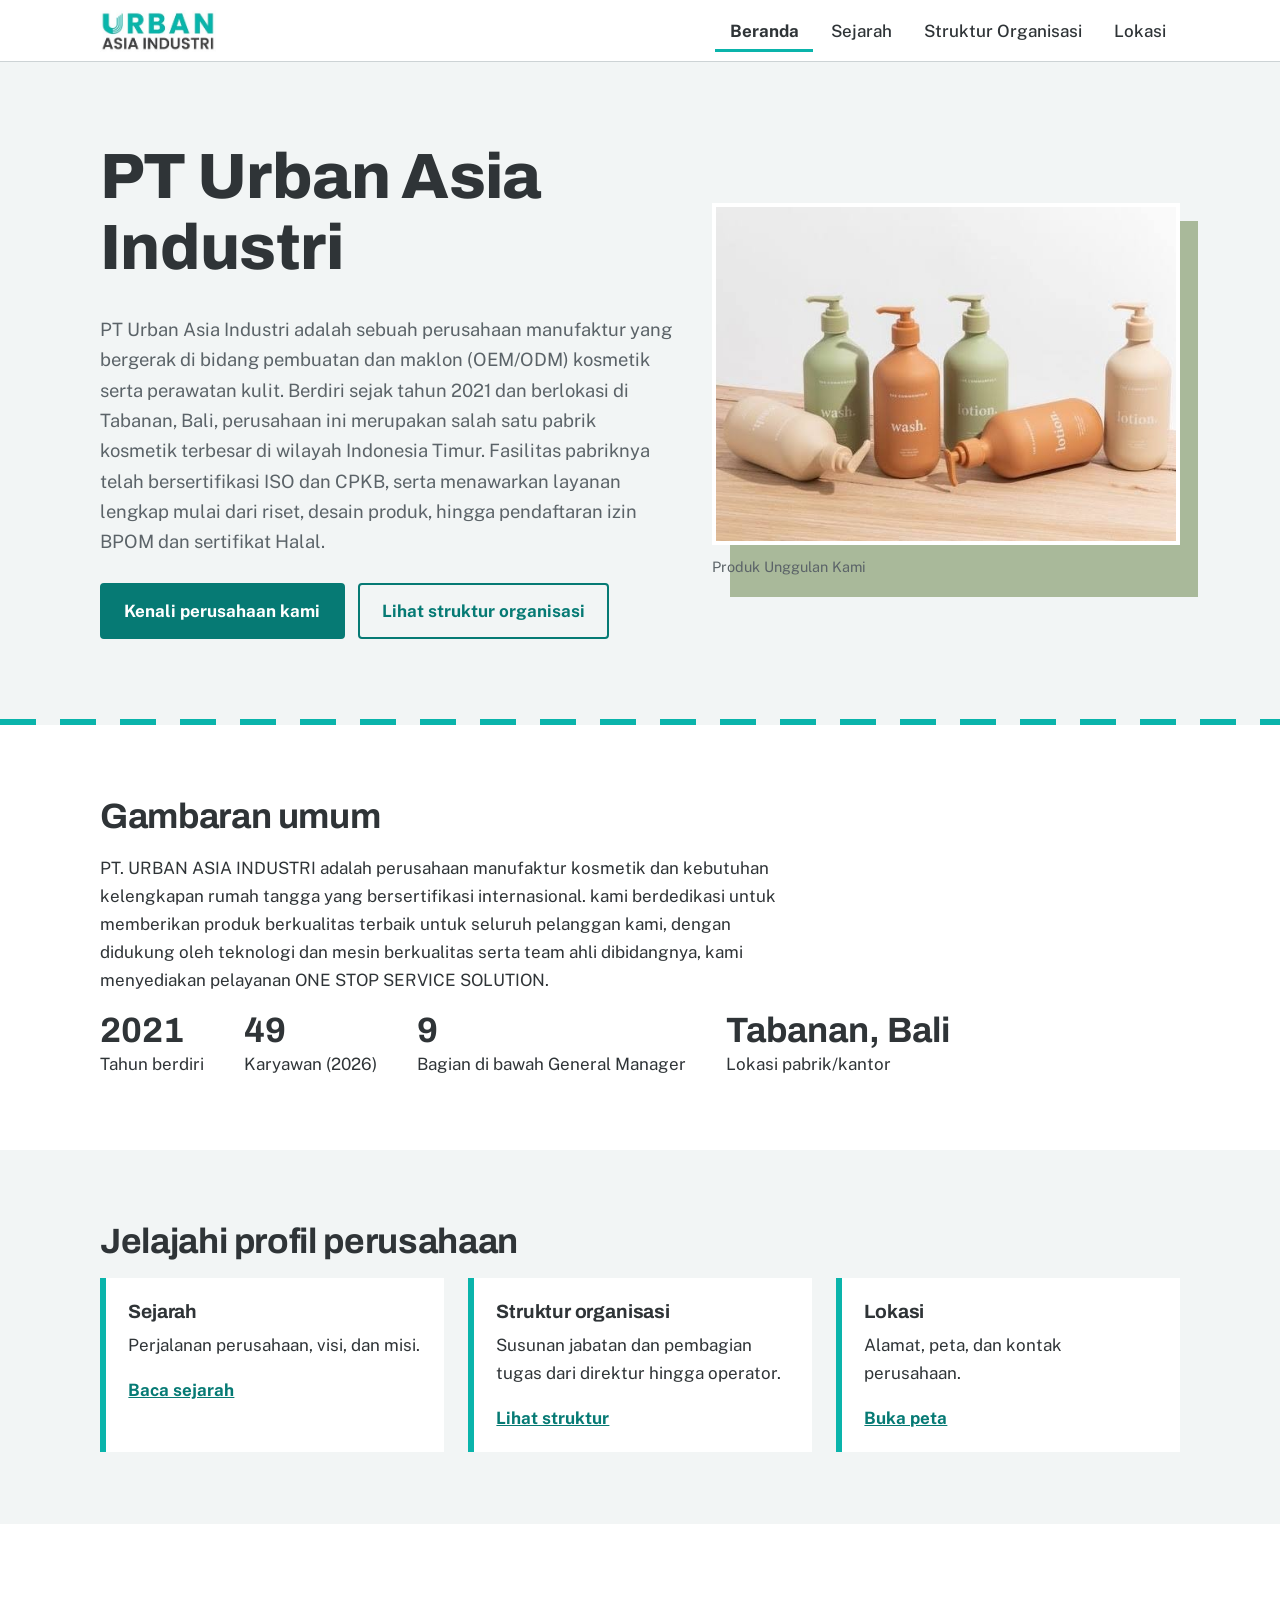
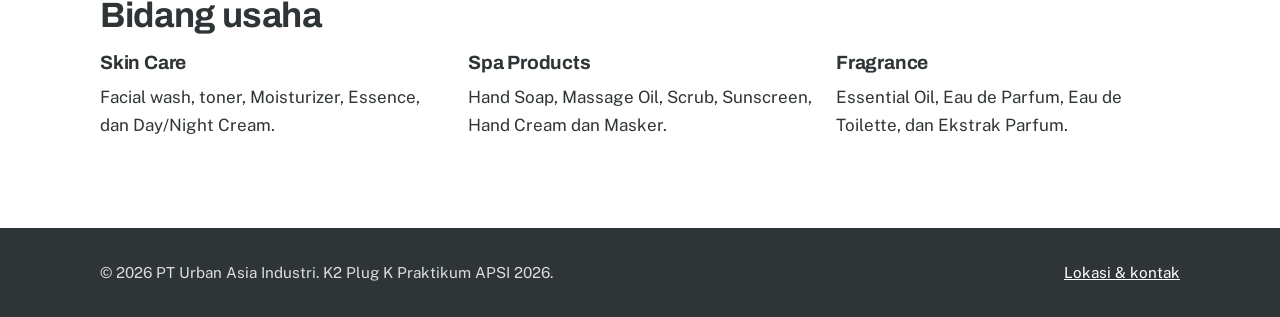
==== index.html @ 8f296255 "first commit" ====
<!DOCTYPE html>
<html lang="id">
<head>
  <meta charset="UTF-8">
  <meta name="viewport" content="width=device-width, initial-scale=1">
  <title>Beranda | PT Urban Asia Industri</title>
  <meta name="description" content="Gambaran umum PT Urban Asia Industri.">
  <link rel="icon" type="image/png" href="img/favicon.png">
  <link rel="preconnect" href="https://fonts.googleapis.com">
  <link rel="preconnect" href="https://fonts.gstatic.com" crossorigin>
  <link href="https://fonts.googleapis.com/css2?family=Archivo:wdth,wght@90..100,500..800&family=Public+Sans:wght@400;500;700&display=swap" rel="stylesheet">
  <link rel="stylesheet" href="css/style.css">
</head>
<body>
<header class="header">
  <div class="wrap">
    <a class="logo" href="index.html" aria-label="PT Urban Asia Industri, beranda"><img src="img/logo.png" alt="Urban Asia Industri" width="271" height="98"></a>
    <button class="menu-btn" aria-expanded="false" aria-controls="nav">Menu</button>
    <ul class="nav" id="nav">
      <li><a href="index.html">Beranda</a></li>
      <li><a href="sejarah.html">Sejarah</a></li>
      <li><a href="struktur.html">Struktur Organisasi</a></li>
      <li><a href="lokasi.html">Lokasi</a></li>
    </ul>
  </div>
</header>
<main>

<section class="hero">
  <div class="wrap">
    <div>
      <h1>PT Urban Asia Industri</h1>
      <p class="lead"><span>PT Urban Asia Industri adalah sebuah perusahaan manufaktur yang bergerak di bidang pembuatan dan maklon (OEM/ODM) kosmetik serta perawatan kulit. Berdiri sejak tahun 2021 dan berlokasi di Tabanan, Bali, perusahaan ini merupakan salah satu pabrik kosmetik terbesar di wilayah Indonesia Timur. Fasilitas pabriknya telah bersertifikasi ISO dan CPKB, serta menawarkan layanan lengkap mulai dari riset, desain produk, hingga pendaftaran izin BPOM dan sertifikat Halal.</span></p>
      <div class="tombol-baris">
        <a class="tombol utama" href="sejarah.html">Kenali perusahaan kami</a>
        <a class="tombol garis" href="struktur.html">Lihat struktur organisasi</a>
      </div>
    </div>
    <figure class="foto">
      <img src="img/produk.jpg" width="563" height="409" alt="Deretan botol pompa berwarna hijau sage, terakota, dan krem dengan label wash dan lotion di atas meja kayu">
      <figcaption>Produk Unggulan Kami</figcaption>
    </figure>
  </div>
</section>
<div class="marka"></div>

<section class="putih">
  <div class="wrap">
    <h2>Gambaran umum</h2>
    <p><span>PT. URBAN ASIA INDUSTRI adalah perusahaan manufaktur kosmetik dan kebutuhan kelengkapan rumah tangga yang bersertifikasi internasional. kami berdedikasi untuk memberikan produk berkualitas terbaik untuk seluruh pelanggan kami, dengan didukung oleh teknologi dan mesin berkualitas serta team ahli dibidangnya, kami menyediakan pelayanan ONE STOP SERVICE SOLUTION.</span></p>
    <div class="angka-baris">
      <div><strong>2021</strong>Tahun berdiri</div>
      <div><strong>49</strong>Karyawan (2026)</div>
      <div><strong>9</strong>Bagian di bawah General Manager</div>
      <div><strong>Tabanan, Bali</strong>Lokasi pabrik/kantor</div>
    </div>
  </div>
</section>

<section>
  <div class="wrap">
    <h2>Jelajahi profil perusahaan</h2>
    <div class="grid">
      <article class="blok"><h3>Sejarah</h3><p>Perjalanan perusahaan, visi, dan misi.</p><a class="lanjut" href="sejarah.html">Baca sejarah</a></article>
      <article class="blok"><h3>Struktur organisasi</h3><p>Susunan jabatan dan pembagian tugas dari direktur hingga operator.</p><a class="lanjut" href="struktur.html">Lihat struktur</a></article>
      <article class="blok"><h3>Lokasi</h3><p>Alamat, peta, dan kontak perusahaan.</p><a class="lanjut" href="lokasi.html">Buka peta</a></article>
    </div>
  </div>
</section>

<section class="putih">
  <div class="wrap">
    <h2>Bidang usaha</h2>
    <div class="grid">
      <article><h3>Skin Care</h3><p>Facial wash, toner, Moisturizer, Essence, dan Day/Night Cream.</p></article>
      <article><h3>Spa Products</h3><p>Hand Soap, Massage Oil, Scrub, Sunscreen, Hand Cream dan Masker.</p></article>
      <article><h3>Fragrance</h3><p>Essential Oil, Eau de Parfum, Eau de Toilette, dan Ekstrak Parfum.</p></article>
    </div>
  </div>
</section>
</main>
<footer class="footer">
  <div class="wrap">
    <div>&copy; <span>2026</span> PT Urban Asia Industri. K2 Plug K Praktikum APSI 2026.</div>
    <div><a href="lokasi.html">Lokasi &amp; kontak</a></div>
  </div>
</footer>
<script src="js/script.js"></script>
</body>
</html>
---- css/style.css ----
/* ===== PT Urban Asia Industri — style.css =====
   Palet diambil dari logo (teal #0AB4AB, abu arang) dan foto produk (sage, terakota, krem). */
:root{
  --putih:#fff;
  --latar:#F2F5F5;
  --tinta:#2F3437;       /* teks utama (abu arang seperti logo) */
  --baja:#5B6368;        /* teks sekunder */
  --teal:#0AB4AB;        /* teal logo: blok, garis, ikon */
  --teal-tua:#067A74;    /* teal untuk teks/tombol (kontras aman) */
  --terakota:#D2763F;
  --sage:#A9B99A;
  --krim:#E9D8C2;
  --garis:#CDD3D5;
  --lebar:1080px;
  --font-judul:"Archivo","Arial Narrow",Arial,sans-serif;
  --font-isi:"Public Sans",Arial,sans-serif;
}
*{box-sizing:border-box}
html{scroll-behavior:smooth}
body{margin:0;background:var(--latar);color:var(--tinta);font:17px/1.65 var(--font-isi)}
img,svg,iframe{max-width:100%}
a{color:var(--teal-tua)}
:focus-visible{outline:3px solid var(--terakota);outline-offset:3px}
.wrap{width:min(var(--lebar),92%);margin-inline:auto}
h1,h2,h3{font-family:var(--font-judul);line-height:1.1;margin:0 0 .5em;letter-spacing:-.01em}
h1{font-size:clamp(2.3rem,5.6vw,4rem);font-weight:800}
h2{font-size:clamp(1.55rem,3.2vw,2.2rem);font-weight:700}
h3{font-size:1.2rem;font-weight:700}
p{max-width:68ch;margin:0 0 1em}

/* Penanda placeholder — ganti teksnya lalu hapus kelas "isi" */
.isi{background:rgba(210,118,63,.18);border-bottom:2px dotted var(--terakota);padding:0 .15em}

/* ===== Header ===== */
.header{background:var(--putih);border-bottom:1px solid var(--garis);position:sticky;top:0;z-index:20}
.header .wrap{display:flex;align-items:center;justify-content:space-between;padding-block:.6rem;position:relative}
.logo{display:block;line-height:0}
.logo img{height:42px;width:auto}
.nav{display:flex;gap:.2rem;list-style:none;margin:0;padding:0}
.nav a{color:var(--tinta);text-decoration:none;padding:.5rem .9rem;border-bottom:3px solid transparent;font-weight:500}
.nav a:hover{border-color:var(--garis)}
.nav a.aktif{border-color:var(--teal);font-weight:700}
.menu-btn{display:none;background:none;border:2px solid var(--tinta);color:var(--tinta);padding:.4rem .8rem;font:inherit;cursor:pointer;border-radius:4px}

/* ===== Garis marka (pembatas khas) ===== */
.marka{height:6px;background:repeating-linear-gradient(90deg,var(--teal) 0 36px,transparent 36px 60px)}

/* ===== Hero ===== */
.hero{padding:clamp(2.5rem,7vw,5rem) 0}
.hero .wrap{display:grid;gap:2.5rem;grid-template-columns:1.1fr .9fr;align-items:center}
.hero p.lead{font-size:1.15rem;color:var(--baja)}
.tombol-baris{display:flex;gap:.8rem;flex-wrap:wrap;margin-top:1.6rem}
.foto{margin:0;position:relative;isolation:isolate}
.foto::before{content:"";position:absolute;inset:18px -18px -18px 18px;background:var(--sage);z-index:-1}
.foto img{display:block;width:100%;height:auto;border:4px solid var(--putih)}
.foto figcaption{font-size:.9rem;color:var(--baja);margin-top:.6rem}

.tombol{display:inline-block;padding:.75rem 1.4rem;font-weight:700;text-decoration:none;border-radius:4px;border:2px solid var(--teal-tua)}
.tombol.utama{background:var(--teal-tua);color:#fff}
.tombol.utama:hover{background:#05635e}
.tombol.garis{color:var(--teal-tua)}
.tombol.garis:hover{background:rgba(10,180,171,.1)}

/* ===== Section ===== */
section{padding:clamp(2.5rem,6vw,4.5rem) 0}
.putih{background:var(--putih)}
.grid{display:grid;gap:1.5rem;grid-template-columns:repeat(auto-fit,minmax(250px,1fr))}
.blok{background:var(--putih);border-left:6px solid var(--teal);padding:1.4rem 1.4rem 1.2rem}
.putih .blok{background:var(--latar)}
.blok a.lanjut{font-weight:700}
.angka-baris{display:flex;gap:2.5rem;flex-wrap:wrap}
.angka-baris strong{font-family:var(--font-judul);font-size:2.2rem;display:block;line-height:1.1}

/* ===== Sejarah ===== */
.timeline{list-style:none;margin:0;padding:0 0 0 1.6rem;border-left:4px solid var(--tinta)}
.timeline li{position:relative;padding:0 0 2rem 1.4rem}
.timeline li::before{content:"";position:absolute;left:-2.15rem;top:.35rem;width:16px;height:16px;background:var(--teal);border:3px solid var(--tinta);border-radius:50%}
.timeline .tahun{font-family:var(--font-judul);font-weight:800;font-size:1.4rem}
.dua-kolom{display:grid;gap:2rem;grid-template-columns:repeat(auto-fit,minmax(300px,1fr))}
.dua-kolom ul{padding-left:1.2rem;margin:0}

/* ===== Struktur organisasi ===== */
.rantai{display:flex;flex-direction:column;align-items:center}
.rantai .node + .node{margin-top:26px;position:relative}
.rantai .node + .node::before{content:"";position:absolute;left:50%;top:-26px;height:26px;border-left:2px solid var(--baja)}
.node{background:var(--putih);border:2px solid var(--tinta);padding:.7rem 1.2rem;min-width:240px;text-align:center;border-radius:4px}
.node b{display:block;font-family:var(--font-judul)}
.node small{color:var(--baja);font-size:.95rem}
.node.puncak{background:var(--krim)}
.node.manajer{border-top:6px solid var(--teal)}
.pendukung{margin-top:1.5rem;display:flex;gap:1rem;flex-wrap:wrap;justify-content:center}
.pendukung .node{border-style:dashed;min-width:220px}

.viewer-bar{display:flex;gap:.5rem;flex-wrap:wrap;align-items:center;margin-bottom:.8rem}
.viewer-bar button,.viewer-bar a{font:inherit;font-weight:700;background:var(--putih);color:var(--tinta);border:2px solid var(--tinta);padding:.4rem .9rem;border-radius:4px;cursor:pointer;text-decoration:none}
.viewer-bar button:hover,.viewer-bar a:hover{background:var(--krim)}
.viewer-bar .spasi{flex:1}
.viewer-area{overflow:auto;border:2px solid var(--tinta);background:#fff;max-height:78vh;cursor:grab;touch-action:pan-x pan-y}
.viewer-area.geser{cursor:grabbing;user-select:none}
.viewer-area img{display:block;max-width:none;width:100%;height:auto;-webkit-user-drag:none}
.catatan{color:var(--baja);font-size:.95rem;margin-top:.7rem}

.divisi-grid{display:grid;gap:1rem;grid-template-columns:repeat(auto-fit,minmax(310px,1fr));align-items:start}
details.divisi{background:var(--putih);border:2px solid var(--garis);border-left:6px solid var(--teal)}
details.divisi[open]{border-color:var(--tinta);border-left-color:var(--teal)}
details.divisi summary{cursor:pointer;padding:.9rem 1.1rem;list-style:none}
details.divisi summary::-webkit-details-marker{display:none}
details.divisi summary::after{content:"+";float:right;font-weight:800;font-size:1.3rem;line-height:1}
details.divisi[open] summary::after{content:"–"}
details.divisi summary b{display:block;font-family:var(--font-judul);font-size:1.1rem}
details.divisi summary span{color:var(--baja);font-size:.95rem}
.rincian{padding:0 1.1rem 1rem;font-size:.97rem}
.rincian ul{list-style:none;margin:0;padding:0}
.rincian li{padding:.35rem 0;border-top:1px solid var(--garis)}
.rincian ul ul{margin:.3rem 0 0 1rem;border-left:3px solid var(--sage);padding-left:.7rem}
.rincian ul ul li{border-top:0;padding:.15rem 0}
.rincian em{font-style:normal;color:var(--baja)}

table.jumlah{border-collapse:collapse;width:100%;max-width:460px;background:var(--putih)}
table.jumlah th,table.jumlah td{border:1px solid var(--garis);padding:.55rem .9rem;text-align:left}
table.jumlah th{background:var(--tinta);color:#fff}
table.jumlah td:nth-child(2){text-align:right;font-weight:700}
table.jumlah tr.total td{background:var(--krim);font-weight:800}

/* ===== Lokasi ===== */
.peta{width:100%;height:420px;border:4px solid var(--tinta);background:var(--garis)}
.info dt{font-weight:700;margin-top:1rem}
.info dd{margin:0}

/* ===== Footer ===== */
.footer{background:var(--tinta);color:#D9DEE0;padding:2rem 0;font-size:.95rem}
.footer .wrap{display:flex;justify-content:space-between;gap:1rem;flex-wrap:wrap}
.footer a{color:#fff}

/* ===== Responsif ===== */
@media (max-width:820px){
  .hero .wrap{grid-template-columns:1fr}
  .foto{margin-right:18px}
}
@media (max-width:760px){
  .menu-btn{display:block}
  .nav{display:none;position:absolute;top:100%;left:-4%;right:-4%;background:var(--putih);border-bottom:1px solid var(--garis);flex-direction:column;padding:.5rem 4%}
  .nav.buka{display:flex}
}
@media (prefers-reduced-motion:reduce){html{scroll-behavior:auto}}
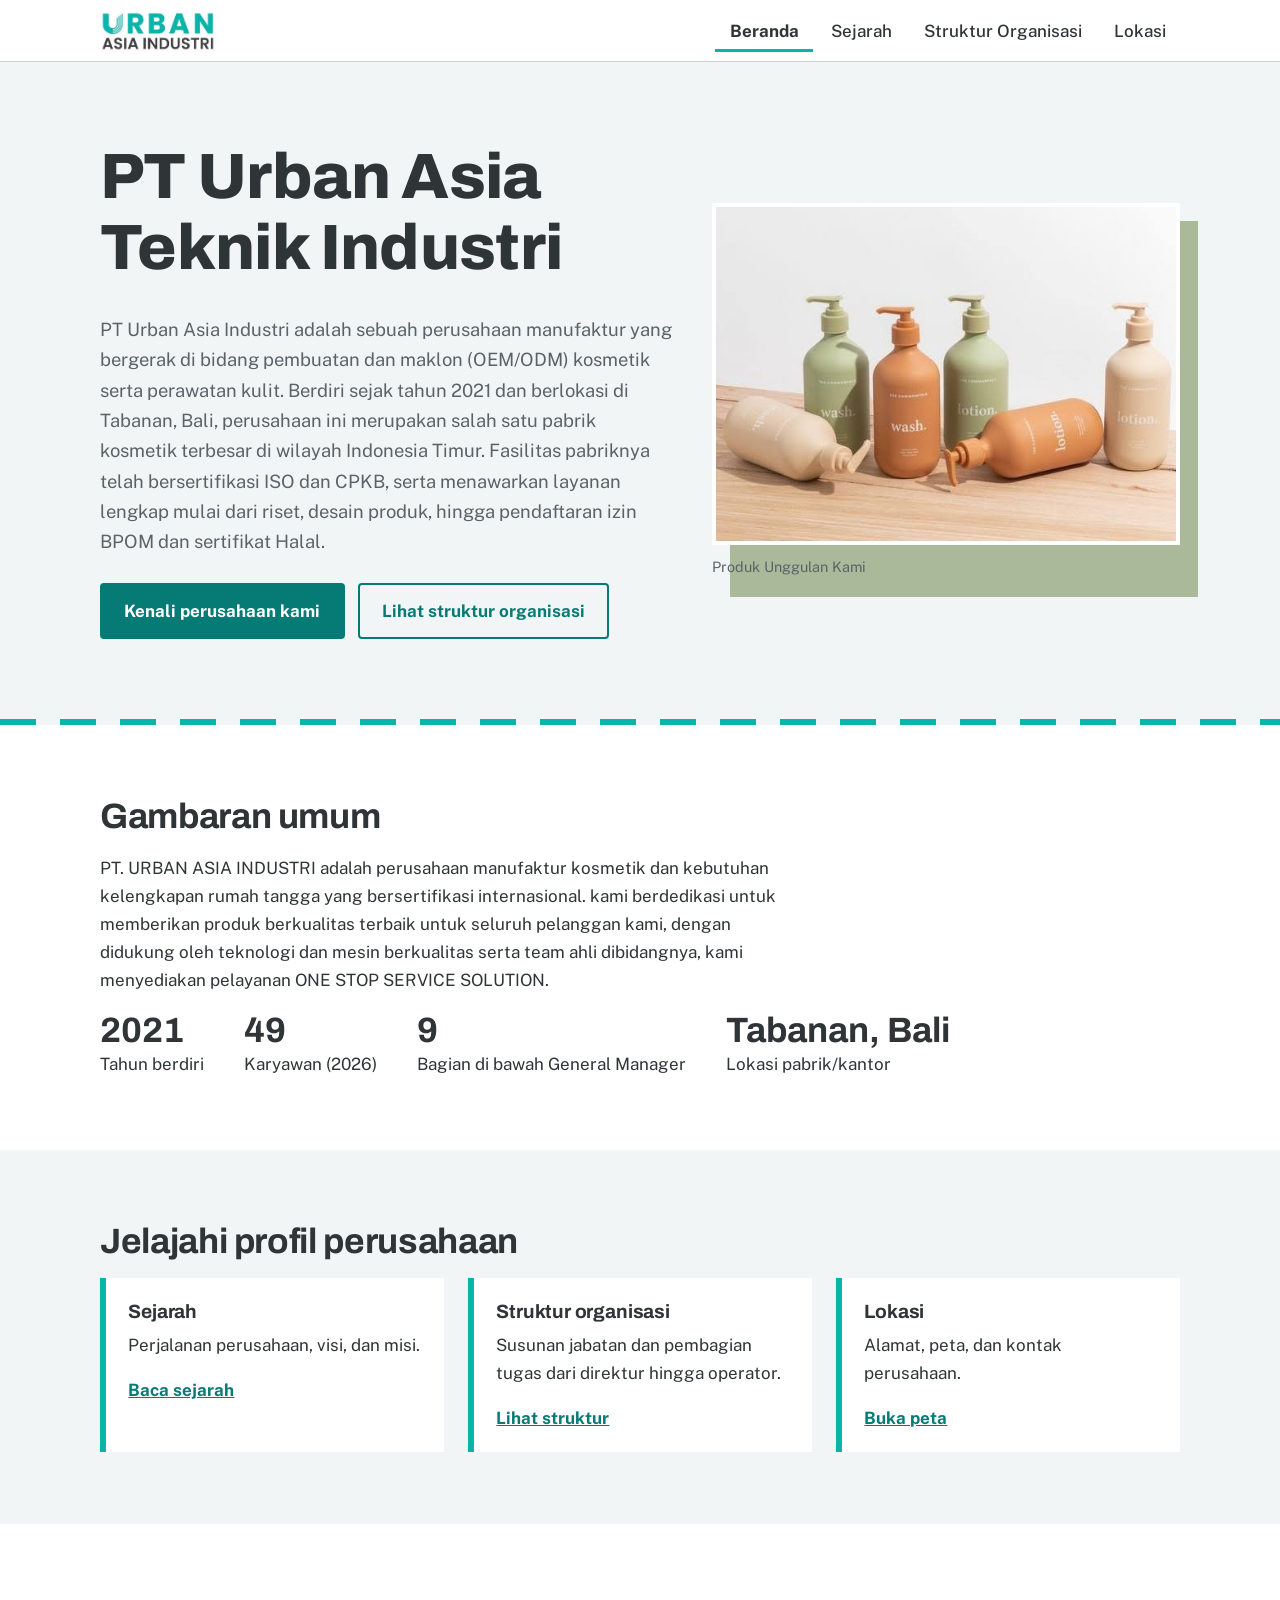
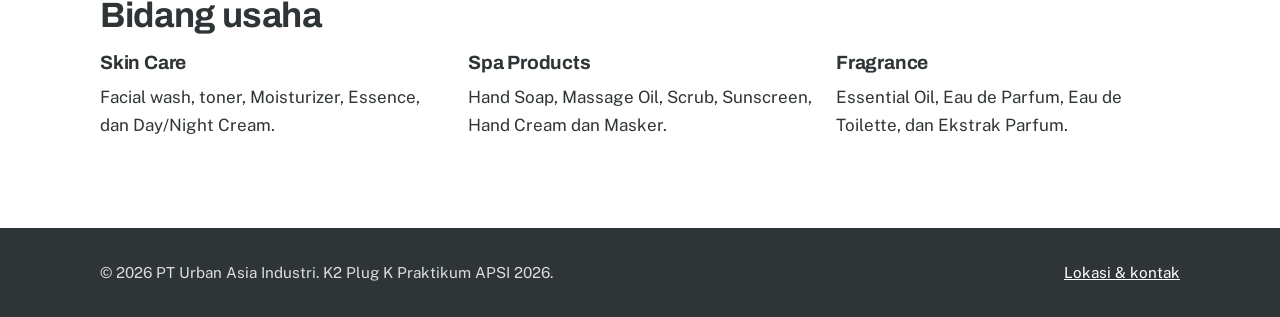
==== commit 6a90ddd5: "coba commit" ====
--- a/index.html
+++ b/index.html
@@ -29,7 +29,7 @@
 <section class="hero">
   <div class="wrap">
     <div>
-      <h1>PT Urban Asia Industri</h1>
+      <h1>PT Urban Asia Teknik Industri</h1>
       <p class="lead"><span>PT Urban Asia Industri adalah sebuah perusahaan manufaktur yang bergerak di bidang pembuatan dan maklon (OEM/ODM) kosmetik serta perawatan kulit. Berdiri sejak tahun 2021 dan berlokasi di Tabanan, Bali, perusahaan ini merupakan salah satu pabrik kosmetik terbesar di wilayah Indonesia Timur. Fasilitas pabriknya telah bersertifikasi ISO dan CPKB, serta menawarkan layanan lengkap mulai dari riset, desain produk, hingga pendaftaran izin BPOM dan sertifikat Halal.</span></p>
       <div class="tombol-baris">
         <a class="tombol utama" href="sejarah.html">Kenali perusahaan kami</a>
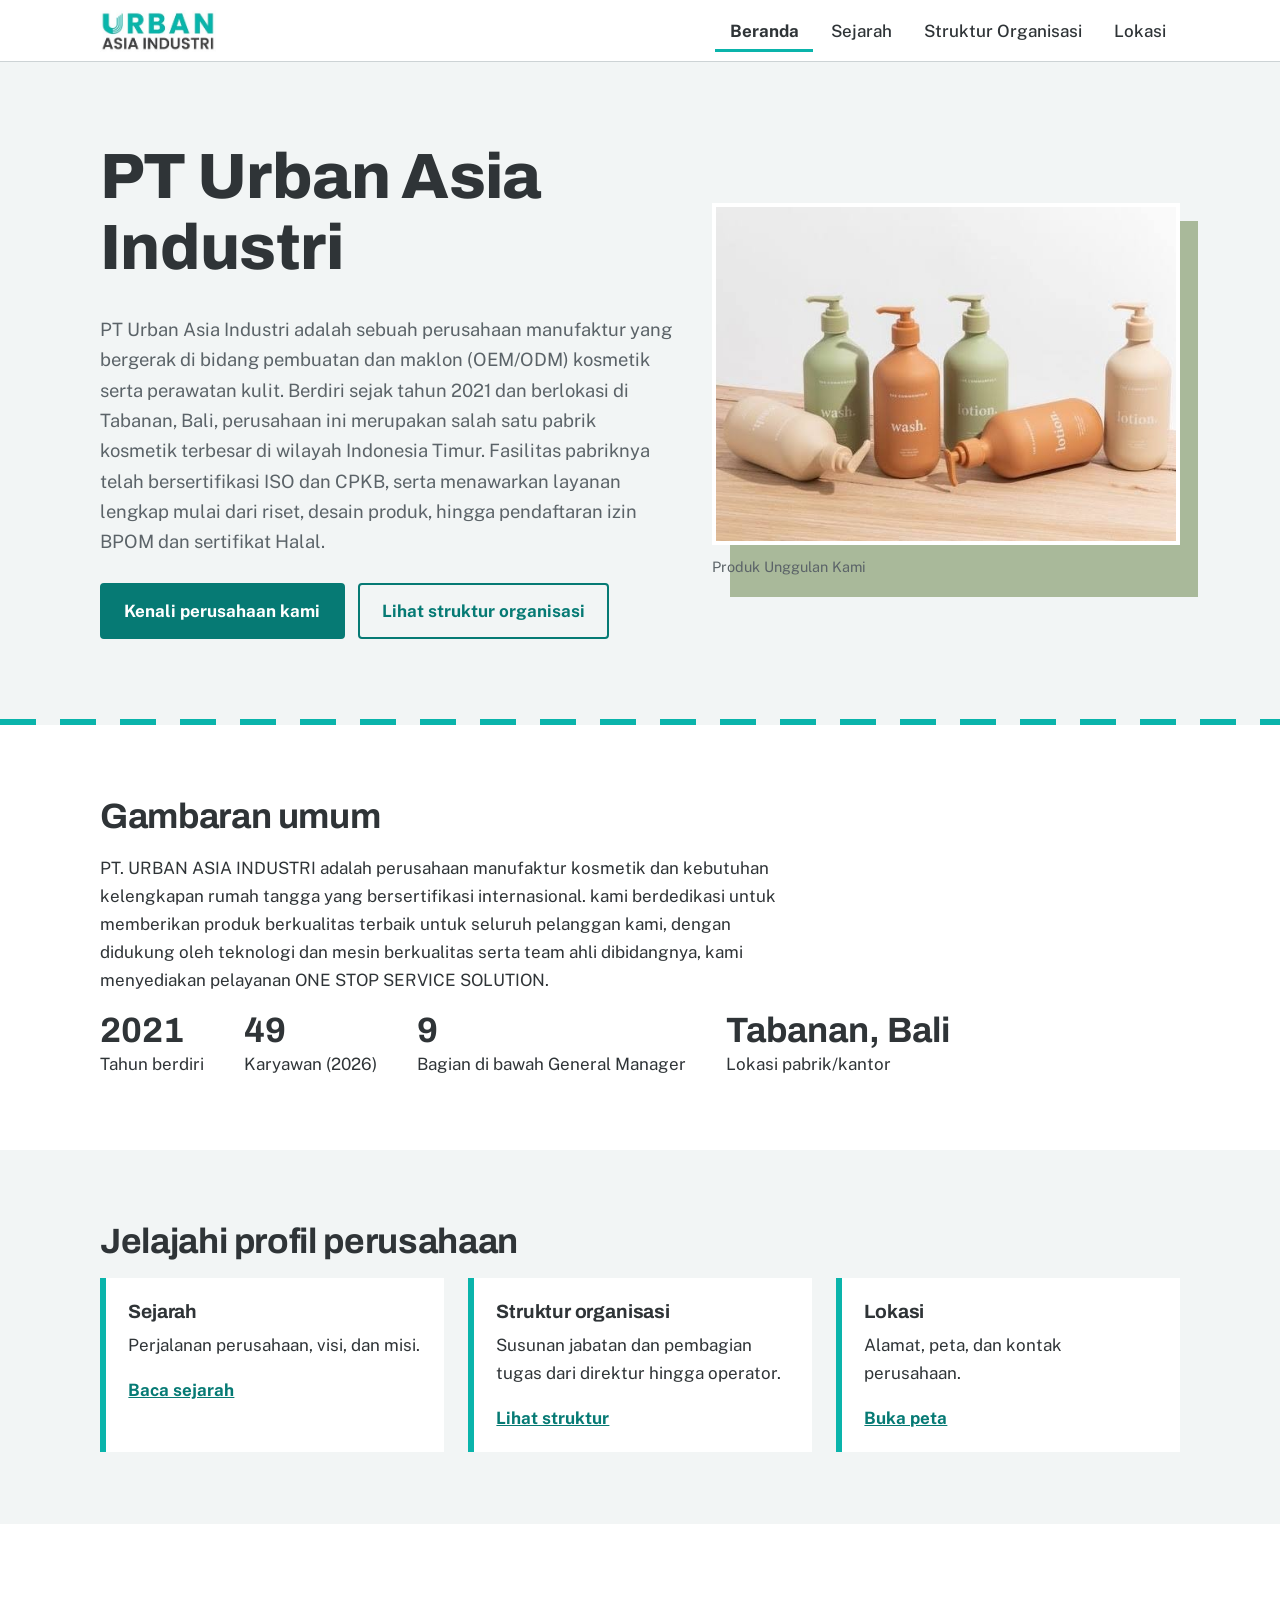
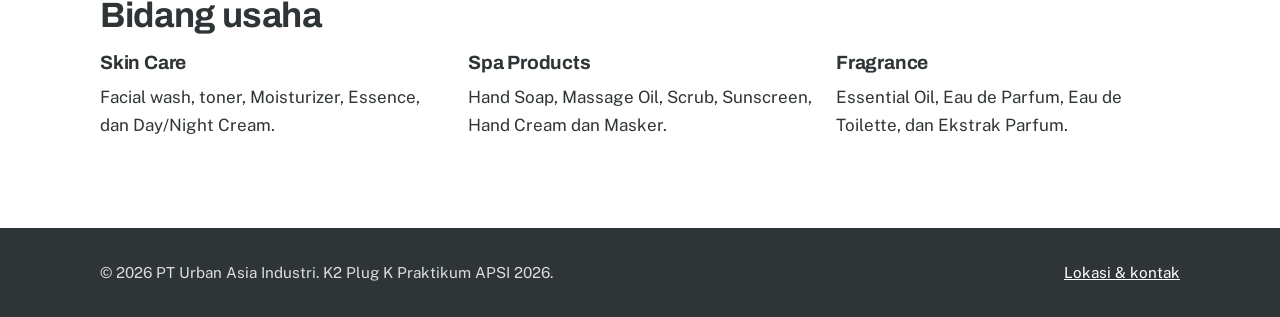
==== commit 89cf905b: "perbaiki judul" ====
--- a/index.html
+++ b/index.html
@@ -29,7 +29,7 @@
 <section class="hero">
   <div class="wrap">
     <div>
-      <h1>PT Urban Asia Teknik Industri</h1>
+      <h1>PT Urban Asia Industri</h1>
       <p class="lead"><span>PT Urban Asia Industri adalah sebuah perusahaan manufaktur yang bergerak di bidang pembuatan dan maklon (OEM/ODM) kosmetik serta perawatan kulit. Berdiri sejak tahun 2021 dan berlokasi di Tabanan, Bali, perusahaan ini merupakan salah satu pabrik kosmetik terbesar di wilayah Indonesia Timur. Fasilitas pabriknya telah bersertifikasi ISO dan CPKB, serta menawarkan layanan lengkap mulai dari riset, desain produk, hingga pendaftaran izin BPOM dan sertifikat Halal.</span></p>
       <div class="tombol-baris">
         <a class="tombol utama" href="sejarah.html">Kenali perusahaan kami</a>
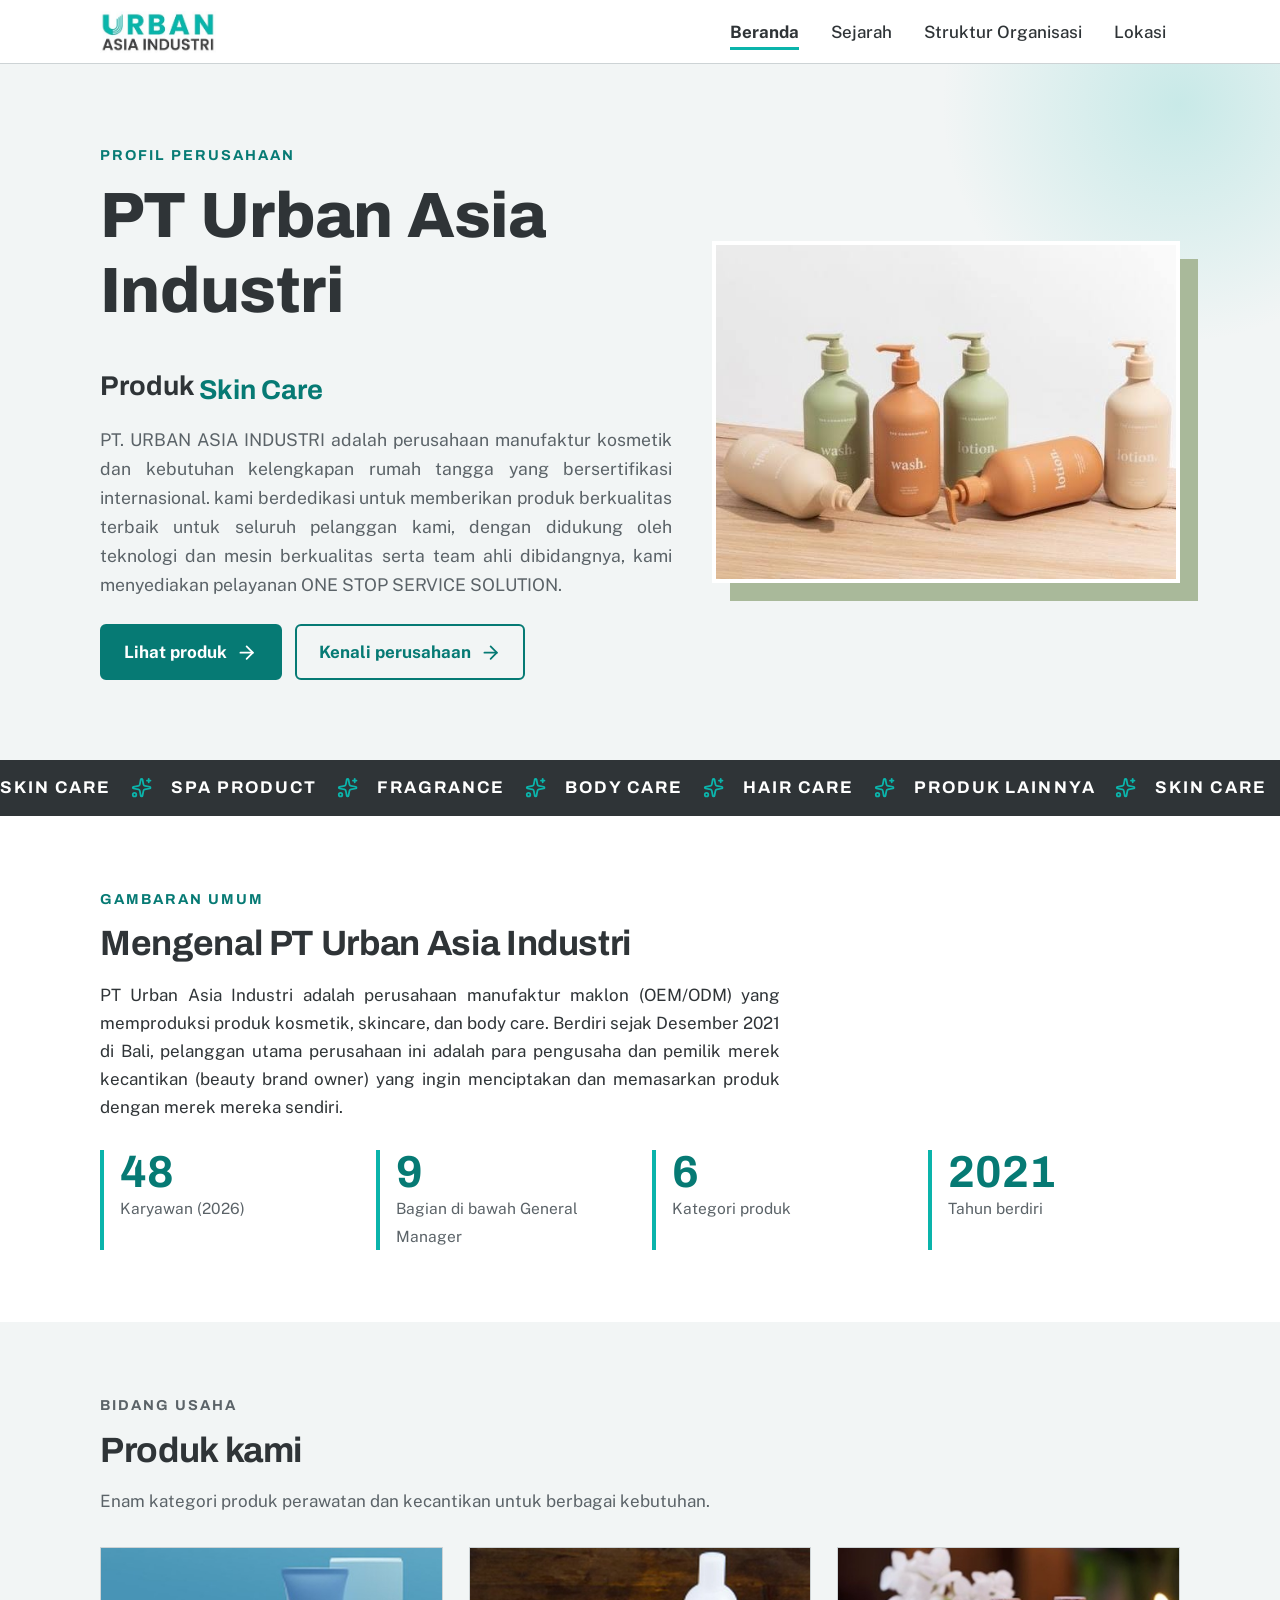
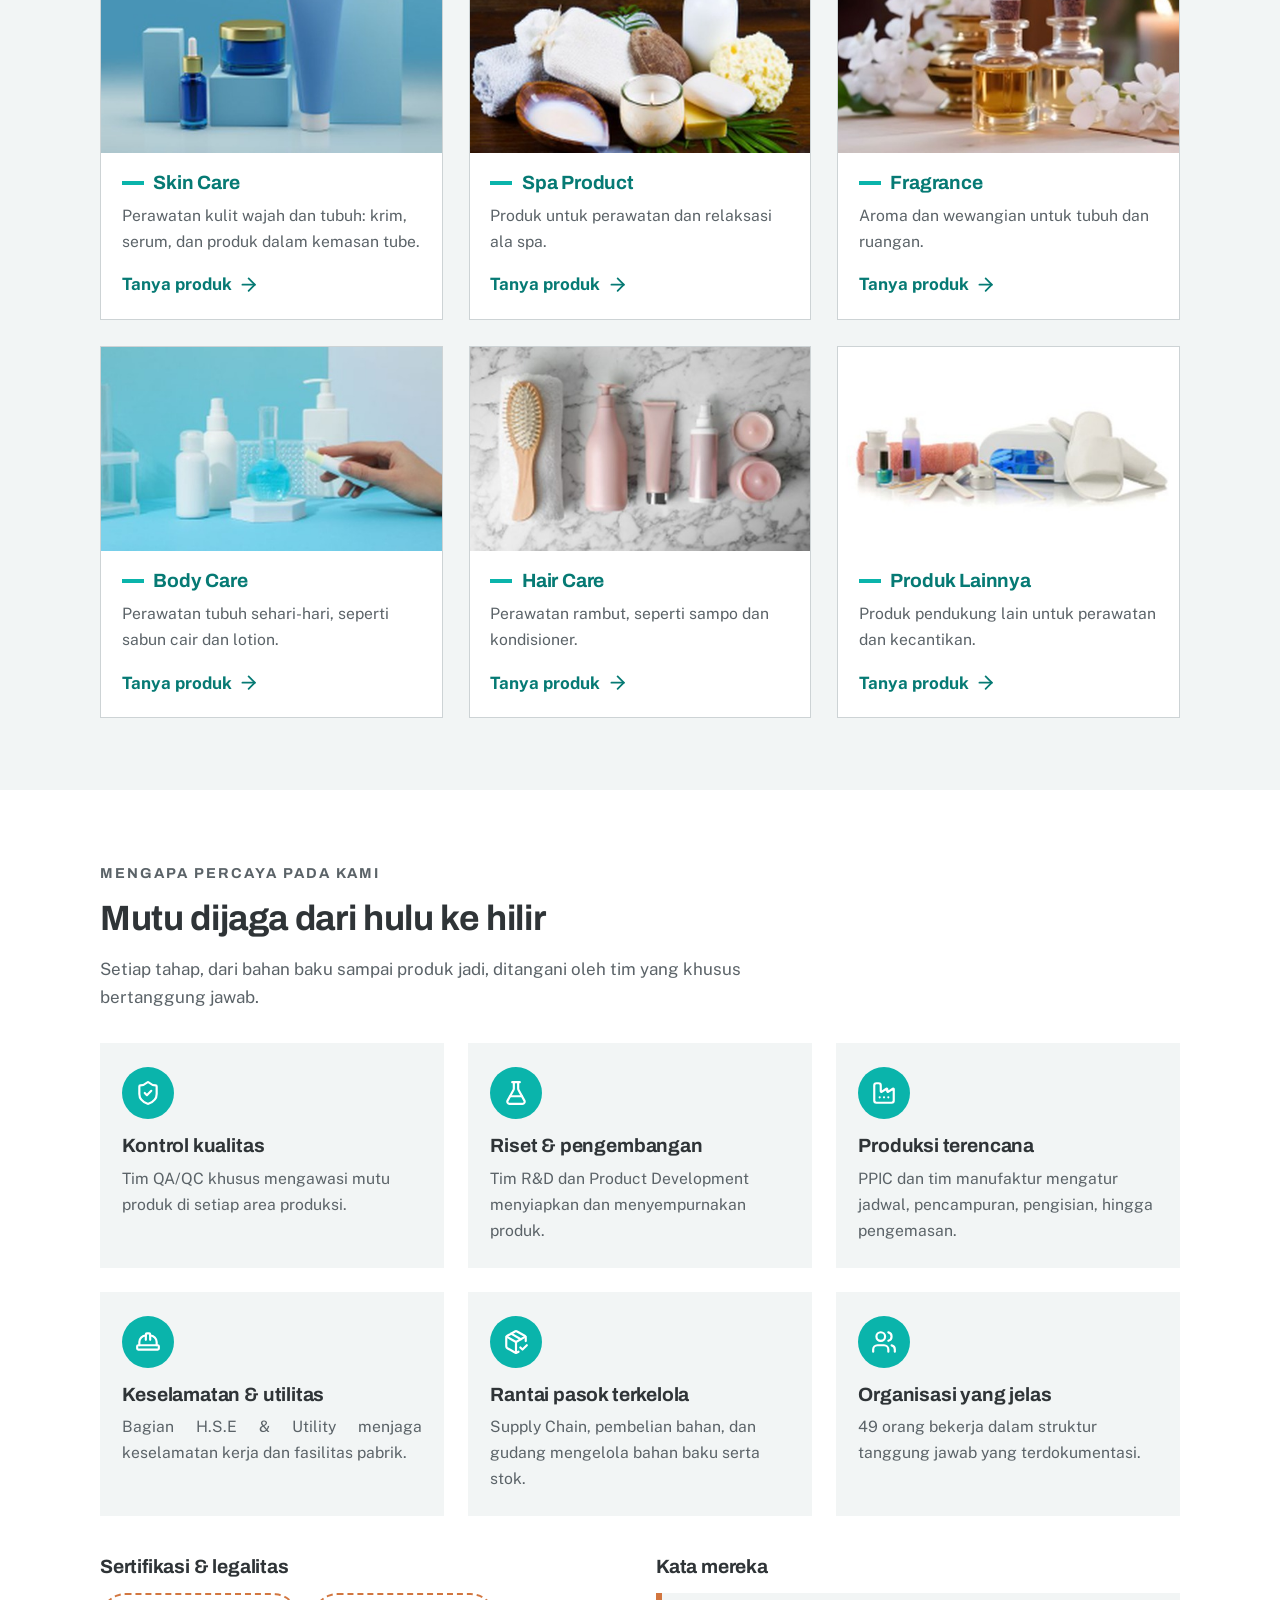
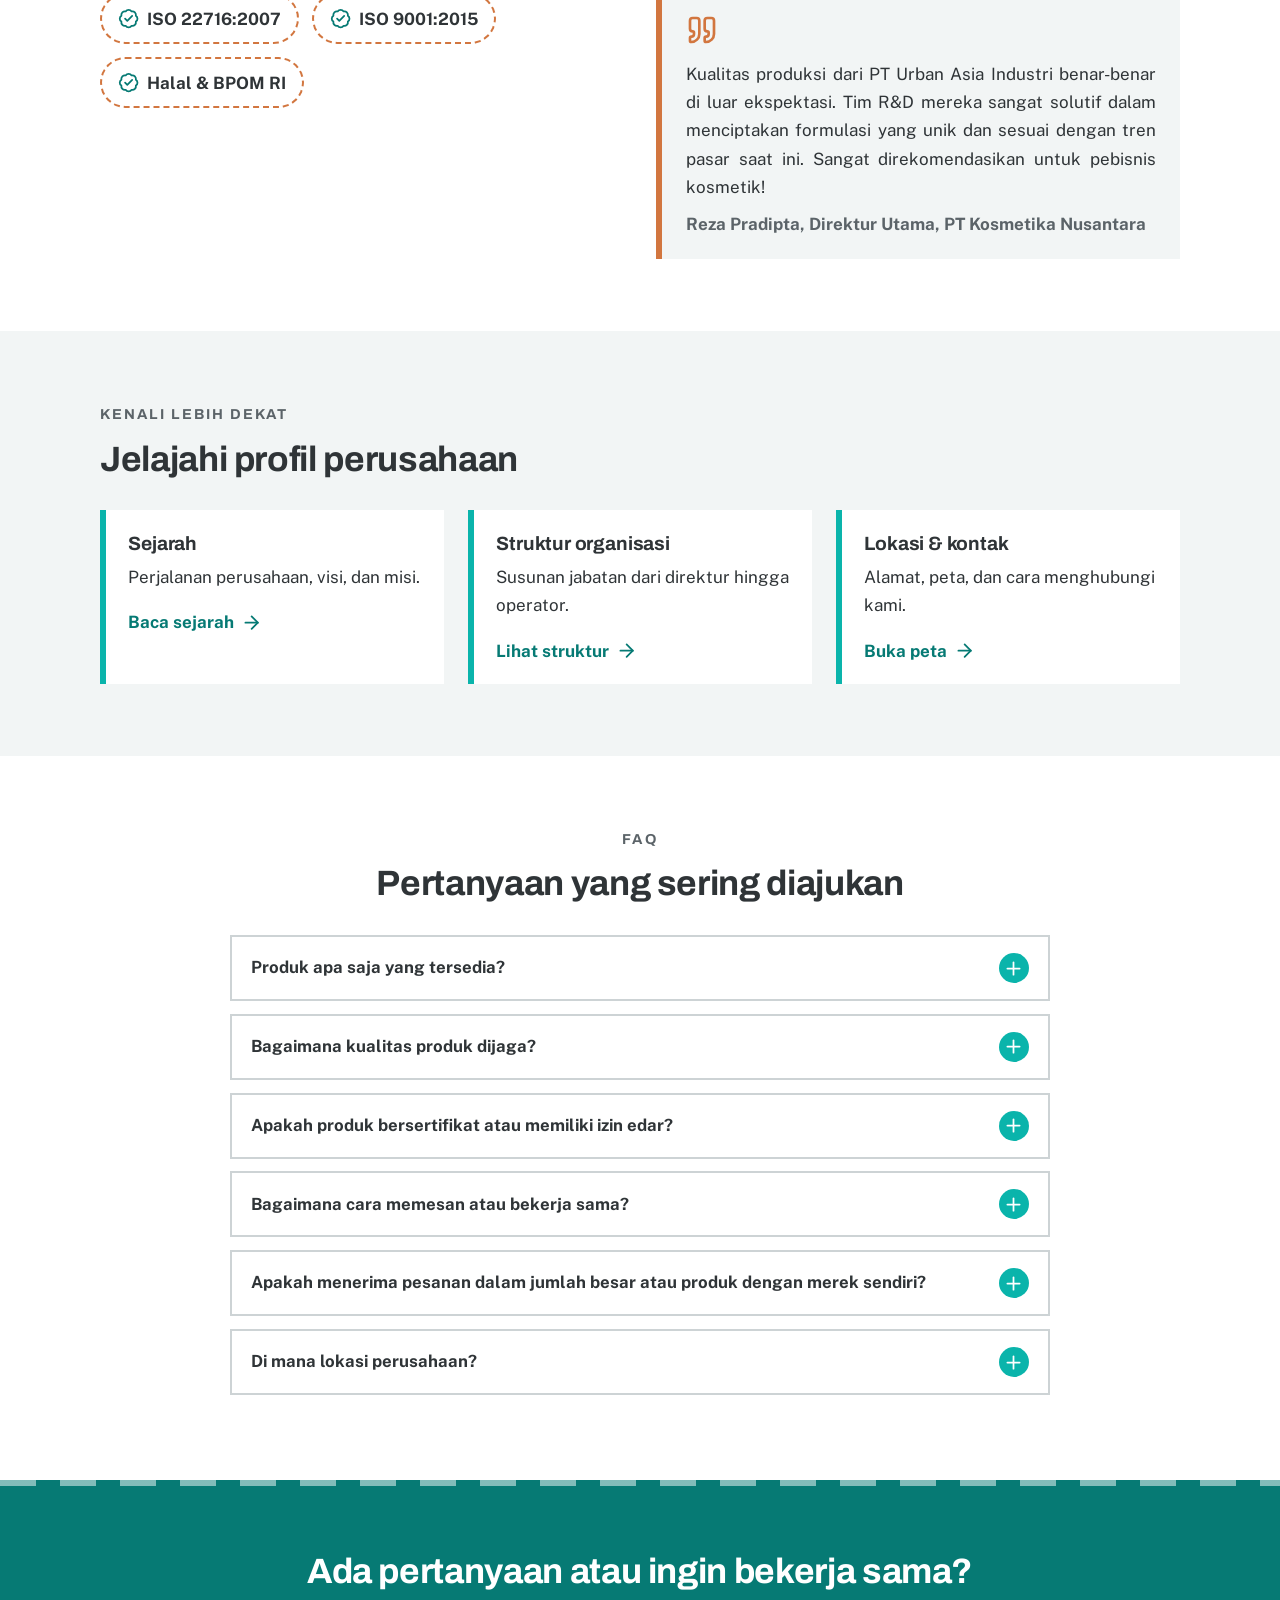
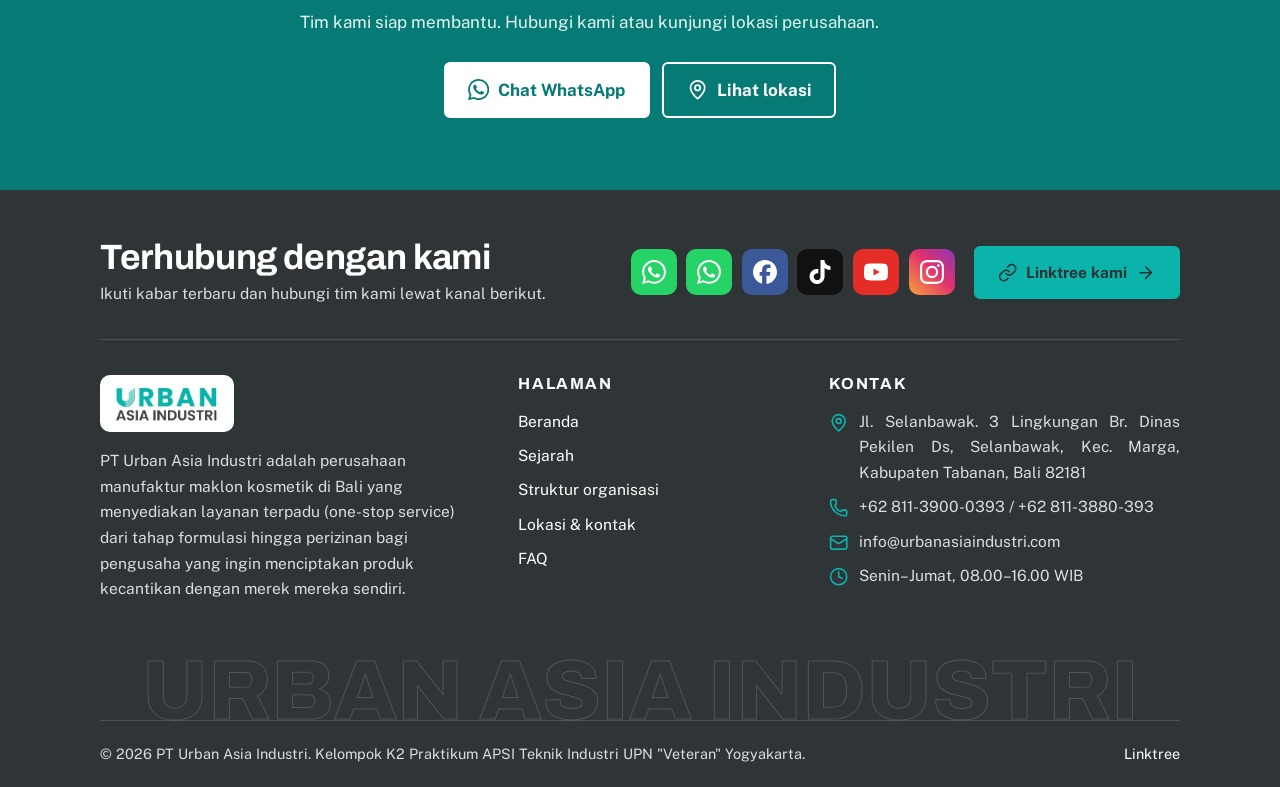
==== commit 5c668839: "Update 1,1 Revisi udah ditambah wak, coba dicek" ====
--- a/index.html
+++ b/index.html
@@ -4,14 +4,46 @@
   <meta charset="UTF-8">
   <meta name="viewport" content="width=device-width, initial-scale=1">
   <title>Beranda | PT Urban Asia Industri</title>
-  <meta name="description" content="Gambaran umum PT Urban Asia Industri.">
+  <meta name="description" content="Profil PT Urban Asia Industri: produk, kualitas, dan kontak.">
   <link rel="icon" type="image/png" href="img/favicon.png">
   <link rel="preconnect" href="https://fonts.googleapis.com">
   <link rel="preconnect" href="https://fonts.gstatic.com" crossorigin>
   <link href="https://fonts.googleapis.com/css2?family=Archivo:wdth,wght@90..100,500..800&family=Public+Sans:wght@400;500;700&display=swap" rel="stylesheet">
   <link rel="stylesheet" href="css/style.css">
+  <script>document.documentElement.classList.add('js')</script>
 </head>
 <body>
+<svg xmlns="http://www.w3.org/2000/svg" style="display:none" aria-hidden="true">
+<symbol id="i-map-pin" viewBox="0 0 24 24"><path d="M20 10c0 4.993-5.539 10.193-7.399 11.799a1 1 0 0 1-1.202 0C9.539 20.193 4 14.993 4 10a8 8 0 0 1 16 0" /> <circle cx="12" cy="10" r="3" /></symbol>
+<symbol id="i-phone" viewBox="0 0 24 24"><path d="M13.832 16.568a1 1 0 0 0 1.213-.303l.355-.465A2 2 0 0 1 17 15h3a2 2 0 0 1 2 2v3a2 2 0 0 1-2 2A18 18 0 0 1 2 4a2 2 0 0 1 2-2h3a2 2 0 0 1 2 2v3a2 2 0 0 1-.8 1.6l-.468.351a1 1 0 0 0-.292 1.233 14 14 0 0 0 6.392 6.384" /></symbol>
+<symbol id="i-mail" viewBox="0 0 24 24"><path d="m22 7-8.991 5.727a2 2 0 0 1-2.009 0L2 7" /> <rect x="2" y="4" width="20" height="16" rx="2" /></symbol>
+<symbol id="i-clock" viewBox="0 0 24 24"><circle cx="12" cy="12" r="10" /> <path d="M12 6v6l4 2" /></symbol>
+<symbol id="i-shield-check" viewBox="0 0 24 24"><path d="M20 13c0 5-3.5 7.5-7.66 8.95a1 1 0 0 1-.67-.01C7.5 20.5 4 18 4 13V6a1 1 0 0 1 1-1c2 0 4.5-1.2 6.24-2.72a1.17 1.17 0 0 1 1.52 0C14.51 3.81 17 5 19 5a1 1 0 0 1 1 1z" /> <path d="m9 12 2 2 4-4" /></symbol>
+<symbol id="i-flask-conical" viewBox="0 0 24 24"><path d="M14 2v6a2 2 0 0 0 .245.96l5.51 10.08A2 2 0 0 1 18 22H6a2 2 0 0 1-1.755-2.96l5.51-10.08A2 2 0 0 0 10 8V2" /> <path d="M6.453 15h11.094" /> <path d="M8.5 2h7" /></symbol>
+<symbol id="i-hard-hat" viewBox="0 0 24 24"><path d="M10 10V5a1 1 0 0 1 1-1h2a1 1 0 0 1 1 1v5" /> <path d="M14 6a6 6 0 0 1 6 6v3" /> <path d="M4 15v-3a6 6 0 0 1 6-6" /> <rect x="2" y="15" width="20" height="4" rx="1" /></symbol>
+<symbol id="i-package-check" viewBox="0 0 24 24"><path d="M12 22V12" /> <path d="m16 17 2 2 4-4" /> <path d="M21 11.127V8a2 2 0 0 0-1-1.73l-7-4a2 2 0 0 0-2 0l-7 4A2 2 0 0 0 3 8v8a2 2 0 0 0 1 1.729l7 4a2 2 0 0 0 2 .001l1.32-.753" /> <path d="M3.29 7 12 12l8.71-5" /> <path d="m7.5 4.27 8.997 5.148" /></symbol>
+<symbol id="i-badge-check" viewBox="0 0 24 24"><path d="M3.85 8.62a4 4 0 0 1 4.78-4.77 4 4 0 0 1 6.74 0 4 4 0 0 1 4.78 4.78 4 4 0 0 1 0 6.74 4 4 0 0 1-4.77 4.78 4 4 0 0 1-6.75 0 4 4 0 0 1-4.78-4.77 4 4 0 0 1 0-6.76Z" /> <path d="m16 9-5.5 5.5L8 12" /></symbol>
+<symbol id="i-quote" viewBox="0 0 24 24"><path d="M16 3a2 2 0 0 0-2 2v6a2 2 0 0 0 2 2 1 1 0 0 1 1 1v1a2 2 0 0 1-2 2 1 1 0 0 0-1 1v2a1 1 0 0 0 1 1 6 6 0 0 0 6-6V5a2 2 0 0 0-2-2z" /> <path d="M5 3a2 2 0 0 0-2 2v6a2 2 0 0 0 2 2 1 1 0 0 1 1 1v1a2 2 0 0 1-2 2 1 1 0 0 0-1 1v2a1 1 0 0 0 1 1 6 6 0 0 0 6-6V5a2 2 0 0 0-2-2z" /></symbol>
+<symbol id="i-arrow-right" viewBox="0 0 24 24"><path d="M5 12h14" /> <path d="m12 5 7 7-7 7" /></symbol>
+<symbol id="i-link" viewBox="0 0 24 24"><path d="M10 13a5 5 0 0 0 7.54.54l3-3a5 5 0 0 0-7.07-7.07l-1.72 1.71" /> <path d="M14 11a5 5 0 0 0-7.54-.54l-3 3a5 5 0 0 0 7.07 7.07l1.71-1.71" /></symbol>
+<symbol id="i-external-link" viewBox="0 0 24 24"><path d="M15 3h6v6" /> <path d="M10 14 21 3" /> <path d="M18 13v6a2 2 0 0 1-2 2H5a2 2 0 0 1-2-2V8a2 2 0 0 1 2-2h6" /></symbol>
+<symbol id="i-chevron-up" viewBox="0 0 24 24"><path d="m18 15-6-6-6 6" /></symbol>
+<symbol id="i-factory" viewBox="0 0 24 24"><path d="M12 16h.01" /> <path d="M16 16h.01" /> <path d="M3 19a2 2 0 0 0 2 2h14a2 2 0 0 0 2-2V8.5a.5.5 0 0 0-.769-.422l-4.462 2.844A.5.5 0 0 1 15 10.5v-2a.5.5 0 0 0-.769-.422L9.77 10.922A.5.5 0 0 1 9 10.5V5a2 2 0 0 0-2-2H5a2 2 0 0 0-2 2z" /> <path d="M8 16h.01" /></symbol>
+<symbol id="i-sparkles" viewBox="0 0 24 24"><path d="M11.017 2.814a1 1 0 0 1 1.966 0l1.051 5.558a2 2 0 0 0 1.594 1.594l5.558 1.051a1 1 0 0 1 0 1.966l-5.558 1.051a2 2 0 0 0-1.594 1.594l-1.051 5.558a1 1 0 0 1-1.966 0l-1.051-5.558a2 2 0 0 0-1.594-1.594l-5.558-1.051a1 1 0 0 1 0-1.966l5.558-1.051a2 2 0 0 0 1.594-1.594z" /> <path d="M20 2v4" /> <path d="M22 4h-4" /> <circle cx="4" cy="20" r="2" /></symbol>
+<symbol id="i-plus" viewBox="0 0 24 24"><path d="M5 12h14" /> <path d="M12 5v14" /></symbol>
+<symbol id="i-users" viewBox="0 0 24 24"><path d="M16 21v-2a4 4 0 0 0-4-4H6a4 4 0 0 0-4 4v2" /> <path d="M16 3.128a4 4 0 0 1 0 7.744" /> <path d="M22 21v-2a4 4 0 0 0-3-3.87" /> <circle cx="9" cy="7" r="4" /></symbol>
+<symbol id="i-download" viewBox="0 0 24 24"><path d="M12 15V3" /> <path d="M21 15v4a2 2 0 0 1-2 2H5a2 2 0 0 1-2-2v-4" /> <path d="m7 10 5 5 5-5" /></symbol>
+<symbol id="i-zoom-in" viewBox="0 0 24 24"><circle cx="11" cy="11" r="8" /> <line x1="21" x2="16.65" y1="21" y2="16.65" /> <line x1="11" x2="11" y1="8" y2="14" /> <line x1="8" x2="14" y1="11" y2="11" /></symbol>
+<symbol id="i-zoom-out" viewBox="0 0 24 24"><circle cx="11" cy="11" r="8" /> <line x1="21" x2="16.65" y1="21" y2="16.65" /> <line x1="8" x2="14" y1="11" y2="11" /></symbol>
+<symbol id="i-maximize" viewBox="0 0 24 24"><path d="M8 3H5a2 2 0 0 0-2 2v3" /> <path d="M21 8V5a2 2 0 0 0-2-2h-3" /> <path d="M3 16v3a2 2 0 0 0 2 2h3" /> <path d="M16 21h3a2 2 0 0 0 2-2v-3" /></symbol>
+<symbol id="i-globe" viewBox="0 0 24 24"><circle cx="12" cy="12" r="10" /> <path d="M12 2a14.5 14.5 0 0 0 0 20 14.5 14.5 0 0 0 0-20" /> <path d="M2 12h20" /></symbol>
+<symbol id="i-file-text" viewBox="0 0 24 24"><path d="M6 22a2 2 0 0 1-2-2V4a2 2 0 0 1 2-2h8a2.4 2.4 0 0 1 1.704.706l3.588 3.588A2.4 2.4 0 0 1 20 8v12a2 2 0 0 1-2 2z" /> <path d="M14 2v5a1 1 0 0 0 1 1h5" /> <path d="M10 9H8" /> <path d="M16 13H8" /> <path d="M16 17H8" /></symbol>
+<symbol id="b-whatsapp" viewBox="0 0 24 24"><path d="M17.472 14.382c-.297-.149-1.758-.867-2.03-.967-.273-.099-.471-.148-.67.15-.197.297-.767.966-.94 1.164-.173.199-.347.223-.644.075-.297-.15-1.255-.463-2.39-1.475-.883-.788-1.48-1.761-1.653-2.059-.173-.297-.018-.458.13-.606.134-.133.298-.347.446-.52.149-.174.198-.298.298-.497.099-.198.05-.371-.025-.52-.075-.149-.669-1.612-.916-2.207-.242-.579-.487-.5-.669-.51-.173-.008-.371-.01-.57-.01-.198 0-.52.074-.792.372-.272.297-1.04 1.016-1.04 2.479 0 1.462 1.065 2.875 1.213 3.074.149.198 2.096 3.2 5.077 4.487.709.306 1.262.489 1.694.625.712.227 1.36.195 1.871.118.571-.085 1.758-.719 2.006-1.413.248-.694.248-1.289.173-1.413-.074-.124-.272-.198-.57-.347m-5.421 7.403h-.004a9.87 9.87 0 01-5.031-1.378l-.361-.214-3.741.982.998-3.648-.235-.374a9.86 9.86 0 01-1.51-5.26c.001-5.45 4.436-9.884 9.888-9.884 2.64 0 5.122 1.03 6.988 2.898a9.825 9.825 0 012.893 6.994c-.003 5.45-4.437 9.884-9.885 9.884m8.413-18.297A11.815 11.815 0 0012.05 0C5.495 0 .16 5.335.157 11.892c0 2.096.547 4.142 1.588 5.945L.057 24l6.305-1.654a11.882 11.882 0 005.683 1.448h.005c6.554 0 11.89-5.335 11.893-11.893a11.821 11.821 0 00-3.48-8.413Z"/></symbol>
+<symbol id="b-facebook" viewBox="0 0 24 24"><path d="M9.101 23.691v-7.98H6.627v-3.667h2.474v-1.58c0-4.085 1.848-5.978 5.858-5.978.401 0 .955.042 1.468.103a8.68 8.68 0 0 1 1.141.195v3.325a8.623 8.623 0 0 0-.653-.036 26.805 26.805 0 0 0-.733-.009c-.707 0-1.259.096-1.675.309a1.686 1.686 0 0 0-.679.622c-.258.42-.374.995-.374 1.752v1.297h3.919l-.386 2.103-.287 1.564h-3.246v8.245C19.396 23.238 24 18.179 24 12.044c0-6.627-5.373-12-12-12s-12 5.373-12 12c0 5.628 3.874 10.35 9.101 11.647Z"/></symbol>
+<symbol id="b-instagram" viewBox="0 0 24 24"><path d="M7.0301.084c-1.2768.0602-2.1487.264-2.911.5634-.7888.3075-1.4575.72-2.1228 1.3877-.6652.6677-1.075 1.3368-1.3802 2.127-.2954.7638-.4956 1.6365-.552 2.914-.0564 1.2775-.0689 1.6882-.0626 4.947.0062 3.2586.0206 3.6671.0825 4.9473.061 1.2765.264 2.1482.5635 2.9107.308.7889.72 1.4573 1.388 2.1228.6679.6655 1.3365 1.0743 2.1285 1.38.7632.295 1.6361.4961 2.9134.552 1.2773.056 1.6884.069 4.9462.0627 3.2578-.0062 3.668-.0207 4.9478-.0814 1.28-.0607 2.147-.2652 2.9098-.5633.7889-.3086 1.4578-.72 2.1228-1.3881.665-.6682 1.0745-1.3378 1.3795-2.1284.2957-.7632.4966-1.636.552-2.9124.056-1.2809.0692-1.6898.063-4.948-.0063-3.2583-.021-3.6668-.0817-4.9465-.0607-1.2797-.264-2.1487-.5633-2.9117-.3084-.7889-.72-1.4568-1.3876-2.1228C21.2982 1.33 20.628.9208 19.8378.6165 19.074.321 18.2017.1197 16.9244.0645 15.6471.0093 15.236-.005 11.977.0014 8.718.0076 8.31.0215 7.0301.0839m.1402 21.6932c-1.17-.0509-1.8053-.2453-2.2287-.408-.5606-.216-.96-.4771-1.3819-.895-.422-.4178-.6811-.8186-.9-1.378-.1644-.4234-.3624-1.058-.4171-2.228-.0595-1.2645-.072-1.6442-.079-4.848-.007-3.2037.0053-3.583.0607-4.848.05-1.169.2456-1.805.408-2.2282.216-.5613.4762-.96.895-1.3816.4188-.4217.8184-.6814 1.3783-.9003.423-.1651 1.0575-.3614 2.227-.4171 1.2655-.06 1.6447-.072 4.848-.079 3.2033-.007 3.5835.005 4.8495.0608 1.169.0508 1.8053.2445 2.228.408.5608.216.96.4754 1.3816.895.4217.4194.6816.8176.9005 1.3787.1653.4217.3617 1.056.4169 2.2263.0602 1.2655.0739 1.645.0796 4.848.0058 3.203-.0055 3.5834-.061 4.848-.051 1.17-.245 1.8055-.408 2.2294-.216.5604-.4763.96-.8954 1.3814-.419.4215-.8181.6811-1.3783.9-.4224.1649-1.0577.3617-2.2262.4174-1.2656.0595-1.6448.072-4.8493.079-3.2045.007-3.5825-.006-4.848-.0608M16.953 5.5864A1.44 1.44 0 1 0 18.39 4.144a1.44 1.44 0 0 0-1.437 1.4424M5.8385 12.012c.0067 3.4032 2.7706 6.1557 6.173 6.1493 3.4026-.0065 6.157-2.7701 6.1506-6.1733-.0065-3.4032-2.771-6.1565-6.174-6.1498-3.403.0067-6.156 2.771-6.1496 6.1738M8 12.0077a4 4 0 1 1 4.008 3.9921A3.9996 3.9996 0 0 1 8 12.0077"/></symbol>
+<symbol id="b-tiktok" viewBox="0 0 24 24"><path d="M12.525.02c1.31-.02 2.61-.01 3.91-.02.08 1.53.63 3.09 1.75 4.17 1.12 1.11 2.7 1.62 4.24 1.79v4.03c-1.44-.05-2.89-.35-4.2-.97-.57-.26-1.1-.59-1.62-.93-.01 2.92.01 5.84-.02 8.75-.08 1.4-.54 2.79-1.35 3.94-1.31 1.92-3.58 3.17-5.91 3.21-1.43.08-2.86-.31-4.08-1.03-2.02-1.19-3.44-3.37-3.65-5.71-.02-.5-.03-1-.01-1.49.18-1.9 1.12-3.72 2.58-4.96 1.66-1.44 3.98-2.13 6.15-1.72.02 1.48-.04 2.96-.04 4.44-.99-.32-2.15-.23-3.02.37-.63.41-1.11 1.04-1.36 1.75-.21.51-.15 1.07-.14 1.61.24 1.64 1.82 3.02 3.5 2.87 1.12-.01 2.19-.66 2.77-1.61.19-.33.4-.67.41-1.06.1-1.79.06-3.57.07-5.36.01-4.03-.01-8.05.02-12.07z"/></symbol>
+<symbol id="b-youtube" viewBox="0 0 24 24"><path d="M23.498 6.186a3.016 3.016 0 0 0-2.122-2.136C19.505 3.545 12 3.545 12 3.545s-7.505 0-9.377.505A3.017 3.017 0 0 0 .502 6.186C0 8.07 0 12 0 12s0 3.93.502 5.814a3.016 3.016 0 0 0 2.122 2.136c1.871.505 9.376.505 9.376.505s7.505 0 9.377-.505a3.015 3.015 0 0 0 2.122-2.136C24 15.93 24 12 24 12s0-3.93-.502-5.814zM9.545 15.568V8.432L15.818 12l-6.273 3.568z"/></symbol>
+</svg>
 <header class="header">
   <div class="wrap">
     <a class="logo" href="index.html" aria-label="PT Urban Asia Industri, beranda"><img src="img/logo.png" alt="Urban Asia Industri" width="271" height="98"></a>
@@ -29,62 +61,220 @@
 <section class="hero">
   <div class="wrap">
     <div>
-      <h1>PT Urban Asia Industri</h1>
-      <p class="lead"><span>PT Urban Asia Industri adalah sebuah perusahaan manufaktur yang bergerak di bidang pembuatan dan maklon (OEM/ODM) kosmetik serta perawatan kulit. Berdiri sejak tahun 2021 dan berlokasi di Tabanan, Bali, perusahaan ini merupakan salah satu pabrik kosmetik terbesar di wilayah Indonesia Timur. Fasilitas pabriknya telah bersertifikasi ISO dan CPKB, serta menawarkan layanan lengkap mulai dari riset, desain produk, hingga pendaftaran izin BPOM dan sertifikat Halal.</span></p>
+      <p class="eyebrow">Profil perusahaan</p>
+      <h1 aria-label="PT Urban Asia Industri"><span class="kata"><span style="--i:0">PT</span></span><span class="kata"><span style="--i:1">Urban</span></span><span class="kata"><span style="--i:2">Asia</span></span><span class="kata"><span style="--i:3">Industri</span></span></h1>
+      <p class="baris-ganti">Produk <span class="ganti" aria-hidden="true"><span class="ganti-isi"><span>Skin Care</span><span>Spa Product</span><span>Fragrance</span><span>Body Care</span><span>Hair Care</span><span>Skin Care</span></span></span><span class="sr-only">Skin Care, Spa Product, Fragrance, Body Care, Hair Care</span></p>
+      <p class="lead"><span>PT. URBAN ASIA INDUSTRI adalah perusahaan manufaktur kosmetik dan kebutuhan kelengkapan rumah tangga yang bersertifikasi internasional. kami berdedikasi untuk memberikan produk berkualitas terbaik untuk seluruh pelanggan kami, dengan didukung oleh teknologi dan mesin berkualitas serta team ahli dibidangnya, kami menyediakan pelayanan ONE STOP SERVICE SOLUTION.</span></p>
       <div class="tombol-baris">
-        <a class="tombol utama" href="sejarah.html">Kenali perusahaan kami</a>
-        <a class="tombol garis" href="struktur.html">Lihat struktur organisasi</a>
+        <a class="tombol utama" href="#bidang-usaha">Lihat produk <svg class="ik" aria-hidden="true"><use href="#i-arrow-right"/></svg></a>
+        <a class="tombol garis" href="sejarah.html">Kenali perusahaan <svg class="ik" aria-hidden="true"><use href="#i-arrow-right"/></svg></a>
       </div>
     </div>
     <figure class="foto">
       <img src="img/produk.jpg" width="563" height="409" alt="Deretan botol pompa berwarna hijau sage, terakota, dan krem dengan label wash dan lotion di atas meja kayu">
-      <figcaption>Produk Unggulan Kami</figcaption>
     </figure>
   </div>
 </section>
-<div class="marka"></div>
+<div class="ticker" aria-hidden="true"><div class="ticker-track"><span>Skin Care <svg class="ik" aria-hidden="true"><use href="#i-sparkles"/></svg></span><span>Spa Product <svg class="ik" aria-hidden="true"><use href="#i-sparkles"/></svg></span><span>Fragrance <svg class="ik" aria-hidden="true"><use href="#i-sparkles"/></svg></span><span>Body Care <svg class="ik" aria-hidden="true"><use href="#i-sparkles"/></svg></span><span>Hair Care <svg class="ik" aria-hidden="true"><use href="#i-sparkles"/></svg></span><span>Produk Lainnya <svg class="ik" aria-hidden="true"><use href="#i-sparkles"/></svg></span><span>Skin Care <svg class="ik" aria-hidden="true"><use href="#i-sparkles"/></svg></span><span>Spa Product <svg class="ik" aria-hidden="true"><use href="#i-sparkles"/></svg></span><span>Fragrance <svg class="ik" aria-hidden="true"><use href="#i-sparkles"/></svg></span><span>Body Care <svg class="ik" aria-hidden="true"><use href="#i-sparkles"/></svg></span><span>Hair Care <svg class="ik" aria-hidden="true"><use href="#i-sparkles"/></svg></span><span>Produk Lainnya <svg class="ik" aria-hidden="true"><use href="#i-sparkles"/></svg></span></div></div>
 
 <section class="putih">
   <div class="wrap">
-    <h2>Gambaran umum</h2>
-    <p><span>PT. URBAN ASIA INDUSTRI adalah perusahaan manufaktur kosmetik dan kebutuhan kelengkapan rumah tangga yang bersertifikasi internasional. kami berdedikasi untuk memberikan produk berkualitas terbaik untuk seluruh pelanggan kami, dengan didukung oleh teknologi dan mesin berkualitas serta team ahli dibidangnya, kami menyediakan pelayanan ONE STOP SERVICE SOLUTION.</span></p>
-    <div class="angka-baris">
-      <div><strong>2021</strong>Tahun berdiri</div>
-      <div><strong>49</strong>Karyawan (2026)</div>
-      <div><strong>9</strong>Bagian di bawah General Manager</div>
-      <div><strong>Tabanan, Bali</strong>Lokasi pabrik/kantor</div>
+    <div data-reveal>
+      <p class="eyebrow">Gambaran umum</p>
+      <h2>Mengenal PT Urban Asia Industri</h2>
+      <p><span >PT Urban Asia Industri adalah perusahaan manufaktur maklon (OEM/ODM) yang memproduksi produk kosmetik, skincare, dan body care. Berdiri sejak Desember 2021 di Bali, pelanggan utama perusahaan ini adalah para pengusaha dan pemilik merek kecantikan (beauty brand owner) yang ingin menciptakan dan memasarkan produk dengan merek mereka sendiri.</span></p>
+    </div>
+    <div class="stat-grid" data-stagger>
+      <div class="stat"><strong><span data-count="49">49</span></strong><span class="label">Karyawan (2026)</span></div>
+      <div class="stat"><strong><span data-count="9">9</span></strong><span class="label">Bagian di bawah General Manager</span></div>
+      <div class="stat"><strong><span data-count="6">6</span></strong><span class="label">Kategori produk</span></div>
+      <div class="stat"><strong>2021</strong><span class="label">Tahun berdiri</span></div>
+    </div>
+  </div>
+</section>
+
+<section id="bidang-usaha">
+  <div class="wrap">
+    <div class="judul-seksi" data-reveal>
+      <p class="eyebrow">Bidang usaha</p>
+      <h2>Produk kami</h2>
+      <p>Enam kategori produk perawatan dan kecantikan untuk berbagai kebutuhan.</p>
+    </div>
+    <div class="produk-grid" data-stagger>
+      <article class="produk">
+        <div class="produk-foto"><img src="img/produk-skincare.jpg" alt="Tube, botol serum, dan jar krim berwarna biru di atas podium" width="496" height="296" loading="lazy"></div>
+        <div class="produk-isi"><h3>Skin Care</h3><p>Perawatan kulit wajah dan tubuh: krim, serum, dan produk dalam kemasan tube.</p><a class="lanjut" href="lokasi.html#kontak">Tanya produk <svg class="ik" aria-hidden="true"><use href="#i-arrow-right"/></svg></a></div>
+      </article>
+      <article class="produk">
+        <div class="produk-foto"><img src="img/produk-spa.jpg" alt="Handuk, sabun, lilin, dan botol produk spa di atas meja kayu" width="496" height="296" loading="lazy"></div>
+        <div class="produk-isi"><h3>Spa Product</h3><p>Produk untuk perawatan dan relaksasi ala spa.</p><a class="lanjut" href="lokasi.html#kontak">Tanya produk <svg class="ik" aria-hidden="true"><use href="#i-arrow-right"/></svg></a></div>
+      </article>
+      <article class="produk">
+        <div class="produk-foto"><img src="img/produk-fragrance.jpg" alt="Botol kaca wewangian dengan bunga putih dan lilin" width="496" height="296" loading="lazy"></div>
+        <div class="produk-isi"><h3>Fragrance</h3><p>Aroma dan wewangian untuk tubuh dan ruangan.</p><a class="lanjut" href="lokasi.html#kontak">Tanya produk <svg class="ik" aria-hidden="true"><use href="#i-arrow-right"/></svg></a></div>
+      </article>
+      <article class="produk">
+        <div class="produk-foto"><img src="img/produk-bodycare.jpg" alt="Botol pompa dan botol perawatan tubuh berwarna putih dengan latar biru" width="496" height="296" loading="lazy"></div>
+        <div class="produk-isi"><h3>Body Care</h3><p>Perawatan tubuh sehari-hari, seperti sabun cair dan lotion.</p><a class="lanjut" href="lokasi.html#kontak">Tanya produk <svg class="ik" aria-hidden="true"><use href="#i-arrow-right"/></svg></a></div>
+      </article>
+      <article class="produk">
+        <div class="produk-foto"><img src="img/produk-haircare.jpg" alt="Sisir kayu, handuk, botol, dan jar produk perawatan rambut berwarna merah muda" width="496" height="296" loading="lazy"></div>
+        <div class="produk-isi"><h3>Hair Care</h3><p>Perawatan rambut, seperti sampo dan kondisioner.</p><a class="lanjut" href="lokasi.html#kontak">Tanya produk <svg class="ik" aria-hidden="true"><use href="#i-arrow-right"/></svg></a></div>
+      </article>
+      <article class="produk">
+        <div class="produk-foto"><img src="img/produk-lainnya.jpg" alt="Perlengkapan perawatan kuku dan sandal spa" width="496" height="296" loading="lazy"></div>
+        <div class="produk-isi"><h3>Produk Lainnya</h3><p>Produk pendukung lain untuk perawatan dan kecantikan.</p><a class="lanjut" href="lokasi.html#kontak">Tanya produk <svg class="ik" aria-hidden="true"><use href="#i-arrow-right"/></svg></a></div>
+      </article>
+    </div>
+  </div>
+</section>
+
+<section class="putih" id="kepercayaan">
+  <div class="wrap">
+    <div class="judul-seksi" data-reveal>
+      <p class="eyebrow">Mengapa percaya pada kami</p>
+      <h2>Mutu dijaga dari hulu ke hilir</h2>
+      <p>Setiap tahap, dari bahan baku sampai produk jadi, ditangani oleh tim yang khusus bertanggung jawab.</p>
+    </div>
+    <div class="grid tiga" data-stagger>
+      <article class="pilar"><div class="ikon-bulat"><svg class="ik" aria-hidden="true"><use href="#i-shield-check"/></svg></div><h3>Kontrol kualitas</h3><p>Tim QA/QC khusus mengawasi mutu produk di setiap area produksi.</p></article>
+      <article class="pilar"><div class="ikon-bulat"><svg class="ik" aria-hidden="true"><use href="#i-flask-conical"/></svg></div><h3>Riset &amp; pengembangan</h3><p>Tim R&amp;D dan Product Development menyiapkan dan menyempurnakan produk.</p></article>
+      <article class="pilar"><div class="ikon-bulat"><svg class="ik" aria-hidden="true"><use href="#i-factory"/></svg></div><h3>Produksi terencana</h3><p>PPIC dan tim manufaktur mengatur jadwal, pencampuran, pengisian, hingga pengemasan.</p></article>
+      <article class="pilar"><div class="ikon-bulat"><svg class="ik" aria-hidden="true"><use href="#i-hard-hat"/></svg></div><h3>Keselamatan &amp; utilitas</h3><p>Bagian H.S.E &amp; Utility menjaga keselamatan kerja dan fasilitas pabrik.</p></article>
+      <article class="pilar"><div class="ikon-bulat"><svg class="ik" aria-hidden="true"><use href="#i-package-check"/></svg></div><h3>Rantai pasok terkelola</h3><p>Supply Chain, pembelian bahan, dan gudang mengelola bahan baku serta stok.</p></article>
+      <article class="pilar"><div class="ikon-bulat"><svg class="ik" aria-hidden="true"><use href="#i-users"/></svg></div><h3>Organisasi yang jelas</h3><p>49 orang bekerja dalam struktur tanggung jawab yang terdokumentasi.</p></article>
+    </div>
+    <div class="sub-kepercayaan">
+      <div data-reveal="kiri">
+        <h3>Sertifikasi &amp; legalitas</h3>
+        <div class="lencana-baris">
+          <span class="lencana"><svg class="ik" aria-hidden="true"><use href="#i-badge-check"/></svg><span>ISO 22716:2007</span></span>
+          <span class="lencana"><svg class="ik" aria-hidden="true"><use href="#i-badge-check"/></svg><span>ISO 9001:2015</span></span>
+          <span class="lencana"><svg class="ik" aria-hidden="true"><use href="#i-badge-check"/></svg><span>Halal & BPOM RI</span></span>
+        </div>
+      </div>
+      <div data-reveal>
+        <h3>Kata mereka</h3>
+        <blockquote class="testimoni" style="margin:0">
+          <svg class="ik" aria-hidden="true"><use href="#i-quote"/></svg>
+          <p>Kualitas produksi dari PT Urban Asia Industri benar-benar di luar ekspektasi. Tim R&D mereka sangat solutif dalam menciptakan formulasi yang unik dan sesuai dengan tren pasar saat ini. Sangat direkomendasikan untuk pebisnis kosmetik!</p>
+          <cite>Reza Pradipta, Direktur Utama, PT Kosmetika Nusantara</cite>
+        </blockquote>
+      </div>
     </div>
   </div>
 </section>
 
 <section>
   <div class="wrap">
-    <h2>Jelajahi profil perusahaan</h2>
-    <div class="grid">
-      <article class="blok"><h3>Sejarah</h3><p>Perjalanan perusahaan, visi, dan misi.</p><a class="lanjut" href="sejarah.html">Baca sejarah</a></article>
-      <article class="blok"><h3>Struktur organisasi</h3><p>Susunan jabatan dan pembagian tugas dari direktur hingga operator.</p><a class="lanjut" href="struktur.html">Lihat struktur</a></article>
-      <article class="blok"><h3>Lokasi</h3><p>Alamat, peta, dan kontak perusahaan.</p><a class="lanjut" href="lokasi.html">Buka peta</a></article>
-    </div>
-  </div>
-</section>
-
-<section class="putih">
-  <div class="wrap">
-    <h2>Bidang usaha</h2>
-    <div class="grid">
-      <article><h3>Skin Care</h3><p>Facial wash, toner, Moisturizer, Essence, dan Day/Night Cream.</p></article>
-      <article><h3>Spa Products</h3><p>Hand Soap, Massage Oil, Scrub, Sunscreen, Hand Cream dan Masker.</p></article>
-      <article><h3>Fragrance</h3><p>Essential Oil, Eau de Parfum, Eau de Toilette, dan Ekstrak Parfum.</p></article>
+    <div class="judul-seksi" data-reveal>
+      <p class="eyebrow">Kenali lebih dekat</p>
+      <h2>Jelajahi profil perusahaan</h2>
+    </div>
+    <div class="grid" data-stagger>
+      <article class="blok"><h3>Sejarah</h3><p>Perjalanan perusahaan, visi, dan misi.</p><a class="lanjut" href="sejarah.html">Baca sejarah <svg class="ik" aria-hidden="true"><use href="#i-arrow-right"/></svg></a></article>
+      <article class="blok"><h3>Struktur organisasi</h3><p>Susunan jabatan dari direktur hingga operator.</p><a class="lanjut" href="struktur.html">Lihat struktur <svg class="ik" aria-hidden="true"><use href="#i-arrow-right"/></svg></a></article>
+      <article class="blok"><h3>Lokasi &amp; kontak</h3><p>Alamat, peta, dan cara menghubungi kami.</p><a class="lanjut" href="lokasi.html">Buka peta <svg class="ik" aria-hidden="true"><use href="#i-arrow-right"/></svg></a></article>
+    </div>
+  </div>
+</section>
+
+<section class="putih" id="faq">
+  <div class="wrap">
+    <div class="judul-seksi tengah" data-reveal>
+      <p class="eyebrow">FAQ</p>
+      <h2>Pertanyaan yang sering diajukan</h2>
+    </div>
+    <div class="faq" data-stagger>
+      <div class="faq-item">
+        <button class="faq-q" type="button" aria-expanded="false" aria-controls="faq0">Produk apa saja yang tersedia?<span class="plus"><svg class="ik" aria-hidden="true"><use href="#i-plus"/></svg></span></button>
+        <div class="faq-a" id="faq0"><div><p>Kami memiliki enam kategori: Skin Care, Spa Product, Fragrance, Body Care, Hair Care, dan produk lainnya. Lihat bagian Bidang Usaha di atas.</p></div></div>
+      </div>
+      <div class="faq-item">
+        <button class="faq-q" type="button" aria-expanded="false" aria-controls="faq1">Bagaimana kualitas produk dijaga?<span class="plus"><svg class="ik" aria-hidden="true"><use href="#i-plus"/></svg></span></button>
+        <div class="faq-a" id="faq1"><div><p>Perusahaan memiliki tim QA/QC yang mengawasi mutu di area produksi. <span>ISO 9001:2015</span></p></div></div>
+      </div>
+      <div class="faq-item">
+        <button class="faq-q" type="button" aria-expanded="false" aria-controls="faq2">Apakah produk bersertifikat atau memiliki izin edar?<span class="plus"><svg class="ik" aria-hidden="true"><use href="#i-plus"/></svg></span></button>
+        <div class="faq-a" id="faq2"><div><p><span>Untuk menjamin mutu dan keamanan produksi, PT Urban Asia Industri telah mengantongi perizinan dan sertifikasi resmi yang mencakup sertifikat CPKB (Cara Pembuatan Kosmetik yang Baik) atau GMP, fasilitas berstandar operasional BPOM untuk memfasilitasi legalitas izin edar, serta Sertifikasi Halal dari BPJPH/MUI untuk memastikan produk yang dihasilkan memenuhi Sistem Jaminan Halal.</span></p></div></div>
+      </div>
+      <div class="faq-item">
+        <button class="faq-q" type="button" aria-expanded="false" aria-controls="faq3">Bagaimana cara memesan atau bekerja sama?<span class="plus"><svg class="ik" aria-hidden="true"><use href="#i-plus"/></svg></span></button>
+        <div class="faq-a" id="faq3"><div><p>Hubungi kami lewat WhatsApp atau email yang tertera di halaman Lokasi &amp; Kontak. <span>1-3 hari kerja</span></p></div></div>
+      </div>
+      <div class="faq-item">
+        <button class="faq-q" type="button" aria-expanded="false" aria-controls="faq4">Apakah menerima pesanan dalam jumlah besar atau produk dengan merek sendiri?<span class="plus"><svg class="ik" aria-hidden="true"><use href="#i-plus"/></svg></span></button>
+        <div class="faq-a" id="faq4"><div><p><span>PT Urban Asia Industri menawarkan kebijakan jumlah pesanan minimum (MOQ) yang rendah dan fleksibel untuk mendukung pebisnis pemula maupun UMKM dalam merintis bisnis kecantikan. Melalui layanan private label (merek sendiri), perusahaan ini memberikan solusi terpadu (one-stop service) yang mencakup konsultasi konsep, riset formulasi, desain kemasan, proses produksi, hingga pengurusan legalitas BPOM dan Halal, sehingga klien terima beres dan siap memasarkan produk dengan merek mereka sendiri.</span></p></div></div>
+      </div>
+      <div class="faq-item">
+        <button class="faq-q" type="button" aria-expanded="false" aria-controls="faq5">Di mana lokasi perusahaan?<span class="plus"><svg class="ik" aria-hidden="true"><use href="#i-plus"/></svg></span></button>
+        <div class="faq-a" id="faq5"><div><p>Alamat lengkap dan peta ada di halaman Lokasi &amp; Kontak.</p></div></div>
+      </div>
+    </div>
+  </div>
+</section>
+
+<section class="cta">
+  <div class="wrap" data-reveal="zoom">
+    <h2>Ada pertanyaan atau ingin bekerja sama?</h2>
+    <p>Tim kami siap membantu. Hubungi kami atau kunjungi lokasi perusahaan.</p>
+    <div class="tombol-baris">
+      <a class="tombol putih" href="https://wa.me/62081139000393" target="_blank" rel="noopener"><svg class="br" aria-hidden="true"><use href="#b-whatsapp"/></svg> Chat WhatsApp</a>
+      <a class="tombol garis-putih" href="lokasi.html"><svg class="ik" aria-hidden="true"><use href="#i-map-pin"/></svg> Lihat lokasi</a>
     </div>
   </div>
 </section>
 </main>
 <footer class="footer">
-  <div class="wrap">
-    <div>&copy; <span>2026</span> PT Urban Asia Industri. K2 Plug K Praktikum APSI 2026.</div>
-    <div><a href="lokasi.html">Lokasi &amp; kontak</a></div>
+  <div class="wrap footer-atas">
+    <div>
+      <h2>Terhubung dengan kami</h2>
+      <p>Ikuti kabar terbaru dan hubungi tim kami lewat kanal berikut.</p>
+    </div>
+    <div class="footer-aksi">
+      <ul class="sosial">
+  <li><a class="wa" href="https://wa.me/62081139000393" target="_blank" rel="noopener" aria-label="WhatsApp admin 1"><svg class="br" aria-hidden="true"><use href="#b-whatsapp"/></svg></a></li>
+  <li><a class="wa" href="https://wa.me/6208113880393" target="_blank" rel="noopener" aria-label="WhatsApp admin 2"><svg class="br" aria-hidden="true"><use href="#b-whatsapp"/></svg></a></li>
+  <li><a class="fb" href="https://facebook.com/urbanasiaindustri" target="_blank" rel="noopener" aria-label="Facebook"><svg class="br" aria-hidden="true"><use href="#b-facebook"/></svg></a></li>
+  <li><a class="tt" href="https://tiktok.com/@urbanasiaindustri" target="_blank" rel="noopener" aria-label="TikTok"><svg class="br" aria-hidden="true"><use href="#b-tiktok"/></svg></a></li>
+  <li><a class="yt" href="https://www.youtube.com/@urbanindomanufakturchannel230" target="_blank" rel="noopener" aria-label="YouTube"><svg class="br" aria-hidden="true"><use href="#b-youtube"/></svg></a></li>
+  <li><a class="ig" href="https://instagram.com/urbanasiaindustri" target="_blank" rel="noopener" aria-label="Instagram"><svg class="br" aria-hidden="true"><use href="#b-instagram"/></svg></a></li>
+</ul>
+      <a class="tombol linktree" href="linktree.html"><svg class="ik" aria-hidden="true"><use href="#i-link"/></svg> Linktree kami <svg class="ik" aria-hidden="true"><use href="#i-arrow-right"/></svg></a>
+    </div>
+  </div>
+  <div class="wrap footer-grid">
+    <div>
+      <a class="footer-logo" href="index.html" aria-label="Beranda"><img src="img/logo.png" alt="Urban Asia Industri" width="271" height="98"></a>
+      <p><span>PT Urban Asia Industri adalah perusahaan manufaktur maklon kosmetik di Bali yang menyediakan layanan terpadu (one-stop service) dari tahap formulasi hingga perizinan bagi pengusaha yang ingin menciptakan produk kecantikan dengan merek mereka sendiri.</span></p>
+    </div>
+    <div>
+      <h3>Halaman</h3>
+      <ul class="daftar">
+        <li><a href="index.html">Beranda</a></li>
+        <li><a href="sejarah.html">Sejarah</a></li>
+        <li><a href="struktur.html">Struktur organisasi</a></li>
+        <li><a href="lokasi.html">Lokasi &amp; kontak</a></li>
+        <li><a href="index.html#faq">FAQ</a></li>
+      </ul>
+    </div>
+    <div>
+      <h3>Kontak</h3>
+      <ul class="daftar kontak-mini">
+        <li><svg class="ik" aria-hidden="true"><use href="#i-map-pin"/></svg><span>Jl. Selanbawak. 3 Lingkungan Br. Dinas Pekilen Ds, Selanbawak, Kec. Marga, Kabupaten Tabanan, Bali 82181</span></li>
+        <li><svg class="ik" aria-hidden="true"><use href="#i-phone"/></svg><span>+62 811-3900-0393 / +62 811-3880-393</span></li>
+        <li><svg class="ik" aria-hidden="true"><use href="#i-mail"/></svg><span>info@urbanasiaindustri.com</span></li>
+        <li><svg class="ik" aria-hidden="true"><use href="#i-clock"/></svg><span>Senin–Jumat, 08.00–16.00 WIB</span></li>
+      </ul>
+    </div>
+  </div>
+  <p class="footer-kata" aria-hidden="true">Urban Asia Industri</p>
+  <div class="wrap footer-bawah">
+    <div>&copy; <span id="tahun">2026</span> PT Urban Asia Industri. Kelompok K2 Praktikum APSI Teknik Industri UPN "Veteran" Yogyakarta.</div>
+    <div><a href="linktree.html">Linktree</a></div>
   </div>
 </footer>
+<button class="ke-atas" type="button" aria-label="Kembali ke atas"><svg class="ik" aria-hidden="true"><use href="#i-chevron-up"/></svg></button>
 <script src="js/script.js"></script>
 </body>
 </html>
--- a/css/style.css
+++ b/css/style.css
@@ -1,19 +1,12 @@
 /* ===== PT Urban Asia Industri — style.css =====
-   Palet diambil dari logo (teal #0AB4AB, abu arang) dan foto produk (sage, terakota, krem). */
+   Palet dari logo (teal #0AB4AB, abu arang) dan foto produk (sage, terakota, krem). */
 :root{
-  --putih:#fff;
-  --latar:#F2F5F5;
-  --tinta:#2F3437;       /* teks utama (abu arang seperti logo) */
-  --baja:#5B6368;        /* teks sekunder */
-  --teal:#0AB4AB;        /* teal logo: blok, garis, ikon */
-  --teal-tua:#067A74;    /* teal untuk teks/tombol (kontras aman) */
-  --terakota:#D2763F;
-  --sage:#A9B99A;
-  --krim:#E9D8C2;
-  --garis:#CDD3D5;
+  --putih:#fff; --latar:#F2F5F5; --tinta:#2F3437; --baja:#5B6368;
+  --teal:#0AB4AB; --teal-tua:#067A74; --terakota:#D2763F; --sage:#A9B99A; --krim:#E9D8C2; --garis:#CDD3D5;
   --lebar:1080px;
   --font-judul:"Archivo","Arial Narrow",Arial,sans-serif;
   --font-isi:"Public Sans",Arial,sans-serif;
+  --ease:cubic-bezier(.2,.75,.2,1);
 }
 *{box-sizing:border-box}
 html{scroll-behavior:smooth}
@@ -27,119 +20,260 @@
 h2{font-size:clamp(1.55rem,3.2vw,2.2rem);font-weight:700}
 h3{font-size:1.2rem;font-weight:700}
 p{max-width:68ch;margin:0 0 1em}
-
-/* Penanda placeholder — ganti teksnya lalu hapus kelas "isi" */
+.teks-rata-justifikasi{text-align:justify}
+.sr-only{position:absolute;width:1px;height:1px;overflow:hidden;clip:rect(0 0 0 0);white-space:nowrap}
+.eyebrow{font-family:var(--font-judul);font-weight:700;font-size:.9rem;letter-spacing:.14em;text-transform:uppercase;color:var(--teal-tua);margin:0 0 .8rem}
+.judul-seksi{margin-bottom:2rem}
+.judul-seksi p{color:var(--baja)}
+.judul-seksi.tengah{text-align:center}
+.judul-seksi.tengah p{margin-inline:auto}
+
+/* Placeholder: ganti teksnya lalu hapus kelas "isi" */
 .isi{background:rgba(210,118,63,.18);border-bottom:2px dotted var(--terakota);padding:0 .15em}
 
+/* Ikon */
+.ik{width:1.25em;height:1.25em;fill:none;stroke:currentColor;stroke-width:2;stroke-linecap:round;stroke-linejoin:round;flex:none}
+.br{width:1.25em;height:1.25em;fill:currentColor;stroke:none;flex:none}
+
+/* ===== Animasi masuk saat di-scroll ===== */
+html.js [data-reveal]{opacity:0;transform:translateY(28px);transition:opacity .7s var(--ease),transform .7s var(--ease);transition-delay:var(--d,0s)}
+html.js [data-reveal="kiri"]{transform:translateX(-32px)}
+html.js [data-reveal="zoom"]{transform:scale(.94)}
+html.js [data-reveal].terlihat{opacity:1;transform:none}
+
 /* ===== Header ===== */
-.header{background:var(--putih);border-bottom:1px solid var(--garis);position:sticky;top:0;z-index:20}
+.header{background:rgba(255,255,255,.94);backdrop-filter:blur(8px);border-bottom:1px solid var(--garis);position:sticky;top:0;z-index:30;transition:box-shadow .3s}
+.header.menggulir{box-shadow:0 8px 24px rgba(47,52,55,.1)}
 .header .wrap{display:flex;align-items:center;justify-content:space-between;padding-block:.6rem;position:relative}
 .logo{display:block;line-height:0}
-.logo img{height:42px;width:auto}
+.logo img{height:42px;width:auto;transition:transform .3s var(--ease)}
+.logo:hover img{transform:scale(1.05)}
 .nav{display:flex;gap:.2rem;list-style:none;margin:0;padding:0}
-.nav a{color:var(--tinta);text-decoration:none;padding:.5rem .9rem;border-bottom:3px solid transparent;font-weight:500}
-.nav a:hover{border-color:var(--garis)}
-.nav a.aktif{border-color:var(--teal);font-weight:700}
+.nav a{position:relative;display:block;color:var(--tinta);text-decoration:none;padding:.5rem .9rem;font-weight:500}
+.nav a::after{content:"";position:absolute;left:.9rem;right:.9rem;bottom:.2rem;height:3px;background:var(--teal);transform:scaleX(0);transform-origin:left;transition:transform .3s var(--ease)}
+.nav a:hover::after,.nav a.aktif::after{transform:scaleX(1)}
+.nav a.aktif{font-weight:700}
 .menu-btn{display:none;background:none;border:2px solid var(--tinta);color:var(--tinta);padding:.4rem .8rem;font:inherit;cursor:pointer;border-radius:4px}
 
-/* ===== Garis marka (pembatas khas) ===== */
-.marka{height:6px;background:repeating-linear-gradient(90deg,var(--teal) 0 36px,transparent 36px 60px)}
-
-/* ===== Hero ===== */
-.hero{padding:clamp(2.5rem,7vw,5rem) 0}
-.hero .wrap{display:grid;gap:2.5rem;grid-template-columns:1.1fr .9fr;align-items:center}
-.hero p.lead{font-size:1.15rem;color:var(--baja)}
-.tombol-baris{display:flex;gap:.8rem;flex-wrap:wrap;margin-top:1.6rem}
-.foto{margin:0;position:relative;isolation:isolate}
-.foto::before{content:"";position:absolute;inset:18px -18px -18px 18px;background:var(--sage);z-index:-1}
-.foto img{display:block;width:100%;height:auto;border:4px solid var(--putih)}
-.foto figcaption{font-size:.9rem;color:var(--baja);margin-top:.6rem}
-
-.tombol{display:inline-block;padding:.75rem 1.4rem;font-weight:700;text-decoration:none;border-radius:4px;border:2px solid var(--teal-tua)}
+/* ===== Garis marka (bergerak pelan) ===== */
+.marka{height:6px;background:repeating-linear-gradient(90deg,var(--teal) 0 36px,transparent 36px 60px);animation:marka 2.4s linear infinite}
+@keyframes marka{to{background-position-x:60px}}
+
+/* ===== Tombol ===== */
+.tombol{display:inline-flex;align-items:center;gap:.55rem;padding:.75rem 1.4rem;font-weight:700;text-decoration:none;border-radius:6px;border:2px solid var(--teal-tua);transition:transform .25s var(--ease),background .25s,box-shadow .25s}
+.tombol:hover{transform:translateY(-3px);box-shadow:0 8px 18px rgba(6,122,116,.25)}
+.tombol .ik,.tombol .br{transition:transform .25s var(--ease)}
+.tombol:hover .ik:last-child{transform:translateX(4px)}
 .tombol.utama{background:var(--teal-tua);color:#fff}
 .tombol.utama:hover{background:#05635e}
 .tombol.garis{color:var(--teal-tua)}
 .tombol.garis:hover{background:rgba(10,180,171,.1)}
+.tombol.putih{background:#fff;color:var(--teal-tua);border-color:#fff}
+.tombol.garis-putih{color:#fff;border-color:#fff}
+.tombol.garis-putih:hover{background:rgba(255,255,255,.14)}
+.tombol-baris{display:flex;gap:.8rem;flex-wrap:wrap;margin-top:1.6rem}
+
+/* ===== Hero ===== */
+.hero{padding:clamp(2.5rem,7vw,5rem) 0;overflow:hidden;position:relative}
+.hero::before{content:"";position:absolute;width:520px;height:520px;right:-160px;top:-220px;border-radius:50%;background:radial-gradient(circle,rgba(10,180,171,.18),transparent 65%);animation:napas 8s ease-in-out infinite}
+@keyframes napas{50%{transform:scale(1.15)}}
+.hero .wrap{display:grid;gap:2.5rem;grid-template-columns:1.1fr .9fr;align-items:center;position:relative}
+.kata{display:inline-block;overflow:hidden;vertical-align:top;padding-bottom:.08em;margin-right:.22em}
+.kata>span{display:inline-block;animation:naik .9s var(--ease) both;animation-delay:calc(var(--i)*.13s + .15s)}
+@keyframes naik{from{transform:translateY(110%)}to{transform:none}}
+.baris-ganti{font-family:var(--font-judul);font-weight:700;font-size:clamp(1.2rem,2.6vw,1.7rem);margin:.2rem 0 1rem;animation:muncul .8s .7s both}
+.ganti{display:inline-block;height:1.3em;line-height:1.3em;overflow:hidden;vertical-align:bottom;color:var(--teal-tua)}
+.ganti-isi{display:block;animation:putar 12.5s var(--ease) infinite}
+.ganti-isi>span{display:block;height:1.3em}
+@keyframes putar{0%,16%{transform:translateY(0)}20%,36%{transform:translateY(-1.3em)}40%,56%{transform:translateY(-2.6em)}60%,76%{transform:translateY(-3.9em)}80%,96%{transform:translateY(-5.2em)}100%{transform:translateY(-6.5em)}}
+@keyframes muncul{from{opacity:0;transform:translateY(14px)}to{opacity:1;transform:none}}
+.hero .lead{font-size:1.1rem;color:var(--baja);animation:muncul .8s .9s both}
+.hero .tombol-baris{animation:muncul .8s 1.1s both}
+.foto{margin:0;position:relative;isolation:isolate;animation:melayang 7s ease-in-out infinite}
+@keyframes melayang{50%{transform:translateY(-10px)}}
+.foto::before{content:"";position:absolute;inset:18px -18px -18px 18px;background:var(--sage);z-index:-1;animation:geser-sage 1s .4s var(--ease) both}
+@keyframes geser-sage{from{transform:translate(-18px,-18px);opacity:0}to{transform:none;opacity:1}}
+.foto img{display:block;width:100%;height:auto;border:4px solid var(--putih);animation:zoom-masuk 1.1s var(--ease) both}
+@keyframes zoom-masuk{from{opacity:0;transform:scale(1.06)}to{opacity:1;transform:none}}
+.foto figcaption{font-size:.9rem;color:var(--baja);margin-top:.6rem}
+
+/* ===== Ticker (teks berjalan) ===== */
+.ticker{background:var(--tinta);color:#fff;overflow:hidden;padding:.85rem 0}
+.ticker-track{display:flex;width:max-content;animation:jalan 30s linear infinite}
+.ticker:hover .ticker-track{animation-play-state:paused}
+.ticker span{display:inline-flex;align-items:center;gap:1.2rem;padding-right:1.2rem;font-family:var(--font-judul);font-weight:700;letter-spacing:.12em;text-transform:uppercase;white-space:nowrap}
+.ticker .ik{color:var(--teal)}
+@keyframes jalan{to{transform:translateX(-50%)}}
 
 /* ===== Section ===== */
 section{padding:clamp(2.5rem,6vw,4.5rem) 0}
 .putih{background:var(--putih)}
 .grid{display:grid;gap:1.5rem;grid-template-columns:repeat(auto-fit,minmax(250px,1fr))}
-.blok{background:var(--putih);border-left:6px solid var(--teal);padding:1.4rem 1.4rem 1.2rem}
+.grid.tiga{grid-template-columns:repeat(3,1fr)}
+@media (max-width:860px){.grid.tiga{grid-template-columns:repeat(auto-fit,minmax(250px,1fr))}}
+.blok{background:var(--putih);border-left:6px solid var(--teal);padding:1.4rem 1.4rem 1.2rem;transition:transform .3s var(--ease),box-shadow .3s}
 .putih .blok{background:var(--latar)}
-.blok a.lanjut{font-weight:700}
-.angka-baris{display:flex;gap:2.5rem;flex-wrap:wrap}
-.angka-baris strong{font-family:var(--font-judul);font-size:2.2rem;display:block;line-height:1.1}
+.blok:hover{transform:translateY(-6px);box-shadow:0 14px 28px rgba(47,52,55,.12)}
+a.lanjut{display:inline-flex;align-items:center;gap:.4rem;font-weight:700;text-decoration:none}
+a.lanjut .ik{transition:transform .25s var(--ease)}
+a.lanjut:hover .ik{transform:translateX(5px)}
+
+/* Statistik */
+.stat-grid{display:grid;gap:1.5rem;grid-template-columns:repeat(auto-fit,minmax(170px,1fr));margin-top:1.8rem}
+.stat{border-left:4px solid var(--teal);padding-left:1rem}
+.stat strong{font-family:var(--font-judul);font-size:clamp(2rem,4vw,2.8rem);line-height:1;display:block;color:var(--teal-tua)}
+.stat span.label{color:var(--baja);font-size:.97rem}
+
+/* Kartu produk */
+.produk-grid{display:grid;gap:1.6rem;grid-template-columns:repeat(auto-fit,minmax(285px,1fr))}
+.produk{background:var(--putih);border:1px solid var(--garis);overflow:hidden;display:flex;flex-direction:column;transition:transform .35s var(--ease),box-shadow .35s,border-color .35s}
+.produk:hover{transform:translateY(-8px);box-shadow:0 18px 34px rgba(47,52,55,.14);border-color:var(--teal)}
+.produk-foto{overflow:hidden;aspect-ratio:5/3;background:#fff}
+.produk-foto img{display:block;width:100%;height:100%;object-fit:cover;transition:transform .7s var(--ease)}
+.produk:hover .produk-foto img{transform:scale(1.09)}
+.produk-isi{padding:1.2rem 1.3rem 1.3rem;flex:1;display:flex;flex-direction:column}
+.produk-isi h3{display:flex;align-items:center;gap:.6rem;color:var(--teal-tua)}
+.produk-isi h3::before{content:"";width:22px;height:4px;background:var(--teal);transition:width .35s var(--ease)}
+.produk:hover h3::before{width:40px}
+.produk-isi p{color:var(--baja);font-size:.98rem;flex:1}
+
+/* Kepercayaan */
+.pilar{background:var(--latar);padding:1.5rem 1.4rem;transition:transform .3s var(--ease),box-shadow .3s}
+.pilar:hover{transform:translateY(-6px);box-shadow:0 14px 28px rgba(47,52,55,.1)}
+.pilar p{color:var(--baja);font-size:.98rem;margin:0}
+.ikon-bulat{width:52px;height:52px;border-radius:50%;background:var(--teal);color:#fff;display:grid;place-items:center;margin-bottom:1rem;transition:transform .5s var(--ease)}
+.ikon-bulat .ik{width:26px;height:26px}
+.pilar:hover .ikon-bulat{transform:rotate(360deg) scale(1.08)}
+.sub-kepercayaan{display:grid;gap:2rem;grid-template-columns:1fr 1fr;margin-top:2.5rem;align-items:start}
+.sub-kepercayaan h3{margin-bottom:1rem}
+.lencana-baris{display:flex;flex-wrap:wrap;gap:.8rem}
+.lencana{display:inline-flex;align-items:center;gap:.5rem;border:2px dashed var(--terakota);padding:.6rem 1rem;border-radius:999px;font-weight:700;background:#fff;transition:transform .25s var(--ease)}
+.lencana:hover{transform:translateY(-3px) rotate(-1.5deg)}
+.lencana .ik{color:var(--teal-tua)}
+.testimoni{background:var(--latar);border-left:6px solid var(--terakota);padding:1.3rem 1.5rem;position:relative}
+.testimoni .ik{width:2rem;height:2rem;color:var(--terakota);margin-bottom:.4rem}
+.testimoni p{margin:0 0 .6rem}
+.testimoni cite{font-style:normal;font-weight:700;color:var(--baja)}
+
+/* FAQ */
+.faq{max-width:820px;margin-inline:auto}
+.faq-item{background:#fff;border:2px solid var(--garis);margin-bottom:.8rem;transition:border-color .3s}
+.faq-item:hover{border-color:var(--teal)}
+.faq-q{width:100%;display:flex;justify-content:space-between;align-items:center;gap:1rem;text-align:left;background:none;border:0;font:inherit;font-weight:700;font-size:1.05rem;color:var(--tinta);padding:1rem 1.2rem;cursor:pointer}
+.faq-q .plus{width:30px;height:30px;border-radius:50%;background:var(--teal);color:#fff;display:grid;place-items:center;flex:none;transition:transform .35s var(--ease),background .3s}
+.faq-q[aria-expanded="true"] .plus{transform:rotate(135deg);background:var(--terakota)}
+.faq-a{display:grid;grid-template-rows:0fr;transition:grid-template-rows .4s var(--ease)}
+.faq-a.buka{grid-template-rows:1fr}
+.faq-a>div{overflow:hidden}
+.faq-a p{padding:0 1.2rem 1.1rem;margin:0;color:var(--baja)}
+
+/* CTA */
+.cta{background:var(--teal-tua);color:#fff;text-align:center;position:relative;overflow:hidden}
+.cta::before{content:"";position:absolute;inset:0 0 auto 0;height:6px;background:repeating-linear-gradient(90deg,#fff 0 36px,transparent 36px 60px);opacity:.5;animation:marka 2.4s linear infinite}
+.cta h2{color:#fff}
+.cta p{margin-inline:auto;color:#E4F5F4}
+.cta .tombol-baris{justify-content:center}
 
 /* ===== Sejarah ===== */
 .timeline{list-style:none;margin:0;padding:0 0 0 1.6rem;border-left:4px solid var(--tinta)}
 .timeline li{position:relative;padding:0 0 2rem 1.4rem}
-.timeline li::before{content:"";position:absolute;left:-2.15rem;top:.35rem;width:16px;height:16px;background:var(--teal);border:3px solid var(--tinta);border-radius:50%}
+.timeline li::before{content:"";position:absolute;left:-2.15rem;top:.35rem;width:16px;height:16px;background:var(--teal);border:3px solid var(--tinta);border-radius:50%;transition:transform .3s var(--ease)}
+.timeline li:hover::before{transform:scale(1.5)}
 .timeline .tahun{font-family:var(--font-judul);font-weight:800;font-size:1.4rem}
 .dua-kolom{display:grid;gap:2rem;grid-template-columns:repeat(auto-fit,minmax(300px,1fr))}
 .dua-kolom ul{padding-left:1.2rem;margin:0}
-
-/* ===== Struktur organisasi ===== */
-.rantai{display:flex;flex-direction:column;align-items:center}
-.rantai .node + .node{margin-top:26px;position:relative}
-.rantai .node + .node::before{content:"";position:absolute;left:50%;top:-26px;height:26px;border-left:2px solid var(--baja)}
-.node{background:var(--putih);border:2px solid var(--tinta);padding:.7rem 1.2rem;min-width:240px;text-align:center;border-radius:4px}
-.node b{display:block;font-family:var(--font-judul)}
-.node small{color:var(--baja);font-size:.95rem}
-.node.puncak{background:var(--krim)}
-.node.manajer{border-top:6px solid var(--teal)}
-.pendukung{margin-top:1.5rem;display:flex;gap:1rem;flex-wrap:wrap;justify-content:center}
-.pendukung .node{border-style:dashed;min-width:220px}
-
+.dua-kolom ul.sosial,.dua-kolom ul.kontak{padding-left:0}
+
+/* ===== Struktur organisasi (penampil bagan) ===== */
 .viewer-bar{display:flex;gap:.5rem;flex-wrap:wrap;align-items:center;margin-bottom:.8rem}
-.viewer-bar button,.viewer-bar a{font:inherit;font-weight:700;background:var(--putih);color:var(--tinta);border:2px solid var(--tinta);padding:.4rem .9rem;border-radius:4px;cursor:pointer;text-decoration:none}
-.viewer-bar button:hover,.viewer-bar a:hover{background:var(--krim)}
+.viewer-bar button,.viewer-bar a{display:inline-flex;align-items:center;gap:.45rem;font:inherit;font-weight:700;background:var(--putih);color:var(--tinta);border:2px solid var(--tinta);padding:.45rem .9rem;border-radius:6px;cursor:pointer;text-decoration:none;transition:transform .2s var(--ease),background .2s}
+.viewer-bar button:hover,.viewer-bar a:hover{background:var(--krim);transform:translateY(-2px)}
 .viewer-bar .spasi{flex:1}
+#zoom-info{color:var(--baja);font-size:.95rem}
 .viewer-area{overflow:auto;border:2px solid var(--tinta);background:#fff;max-height:78vh;cursor:grab;touch-action:pan-x pan-y}
 .viewer-area.geser{cursor:grabbing;user-select:none}
-.viewer-area img{display:block;max-width:none;width:100%;height:auto;-webkit-user-drag:none}
+.viewer-area img{display:block;max-width:none;width:100%;height:auto;-webkit-user-drag:none;transition:width .4s var(--ease)}
 .catatan{color:var(--baja);font-size:.95rem;margin-top:.7rem}
 
-.divisi-grid{display:grid;gap:1rem;grid-template-columns:repeat(auto-fit,minmax(310px,1fr));align-items:start}
-details.divisi{background:var(--putih);border:2px solid var(--garis);border-left:6px solid var(--teal)}
-details.divisi[open]{border-color:var(--tinta);border-left-color:var(--teal)}
-details.divisi summary{cursor:pointer;padding:.9rem 1.1rem;list-style:none}
-details.divisi summary::-webkit-details-marker{display:none}
-details.divisi summary::after{content:"+";float:right;font-weight:800;font-size:1.3rem;line-height:1}
-details.divisi[open] summary::after{content:"–"}
-details.divisi summary b{display:block;font-family:var(--font-judul);font-size:1.1rem}
-details.divisi summary span{color:var(--baja);font-size:.95rem}
-.rincian{padding:0 1.1rem 1rem;font-size:.97rem}
-.rincian ul{list-style:none;margin:0;padding:0}
-.rincian li{padding:.35rem 0;border-top:1px solid var(--garis)}
-.rincian ul ul{margin:.3rem 0 0 1rem;border-left:3px solid var(--sage);padding-left:.7rem}
-.rincian ul ul li{border-top:0;padding:.15rem 0}
-.rincian em{font-style:normal;color:var(--baja)}
-
-table.jumlah{border-collapse:collapse;width:100%;max-width:460px;background:var(--putih)}
-table.jumlah th,table.jumlah td{border:1px solid var(--garis);padding:.55rem .9rem;text-align:left}
-table.jumlah th{background:var(--tinta);color:#fff}
-table.jumlah td:nth-child(2){text-align:right;font-weight:700}
-table.jumlah tr.total td{background:var(--krim);font-weight:800}
-
-/* ===== Lokasi ===== */
+/* ===== Lokasi & kontak ===== */
 .peta{width:100%;height:420px;border:4px solid var(--tinta);background:var(--garis)}
-.info dt{font-weight:700;margin-top:1rem}
-.info dd{margin:0}
+.kontak{list-style:none;margin:0;padding:0}
+.kontak li{display:flex;gap:1rem;align-items:flex-start;margin-bottom:1.1rem}
+.kontak .ikon-bulat{width:46px;height:46px;margin:0;flex:none}
+.kontak .ikon-bulat .ik{width:22px;height:22px}
+.kontak li:hover .ikon-bulat{transform:scale(1.12) rotate(-8deg)}
+.kontak small{display:block;color:var(--baja);font-size:.85rem;letter-spacing:.06em;text-transform:uppercase;font-weight:700}
+.kontak div{padding-top:.1rem}
+
+/* Ikon sosial (kotak berwarna) */
+.sosial{display:flex;gap:.6rem;flex-wrap:wrap;list-style:none;margin:0;padding:0}
+.sosial a{width:46px;height:46px;border-radius:10px;display:grid;place-items:center;color:#fff;transition:transform .25s var(--ease),box-shadow .25s}
+.sosial a:hover{transform:translateY(-5px) rotate(-6deg);box-shadow:0 10px 18px rgba(0,0,0,.25)}
+.sosial .br{width:24px;height:24px}
+.wa{background:#25D366}.fb{background:#3B5998}.tt{background:#111}.yt{background:#E52D27}
+.ig{background:linear-gradient(45deg,#F9A13B,#E1306C 55%,#8A3AB9)}
 
 /* ===== Footer ===== */
-.footer{background:var(--tinta);color:#D9DEE0;padding:2rem 0;font-size:.95rem}
-.footer .wrap{display:flex;justify-content:space-between;gap:1rem;flex-wrap:wrap}
-.footer a{color:#fff}
+.footer{background:var(--tinta);color:#D9DEE0;position:relative;overflow:hidden;font-size:.97rem}
+.footer a{color:#fff;text-decoration:none}
+.footer a:hover{color:var(--teal)}
+.footer-atas{display:flex;justify-content:space-between;align-items:center;gap:2rem;flex-wrap:wrap;padding-block:3rem 2rem;border-bottom:1px solid rgba(255,255,255,.14)}
+.footer-atas h2{color:#fff;margin:0 0 .3rem}
+.footer-atas p{margin:0}
+.footer-aksi{display:flex;gap:1.2rem;flex-wrap:wrap;align-items:center}
+.tombol.linktree{background:var(--teal);border-color:var(--teal);color:var(--tinta)}
+.tombol.linktree:hover{background:#2fd1c8}
+.footer-grid{display:grid;gap:2.5rem;grid-template-columns:1.4fr 1fr 1.3fr;padding-block:2.2rem}
+.footer-grid h3{color:#fff;font-size:1rem;letter-spacing:.1em;text-transform:uppercase;margin-bottom:1rem}
+.footer-logo{display:inline-block;background:#fff;padding:.6rem .9rem;border-radius:10px;line-height:0;margin-bottom:1rem}
+.footer-logo img{height:38px;width:auto}
+.footer ul.daftar{list-style:none;margin:0;padding:0}
+.footer ul.daftar li{margin-bottom:.55rem}
+.footer ul.daftar a{display:inline-block;transition:transform .2s var(--ease)}
+.footer ul.daftar a:hover{transform:translateX(5px)}
+.footer .kontak-mini li{display:flex;gap:.7rem;align-items:flex-start;margin-bottom:.7rem}
+.footer .kontak-mini .ik{color:var(--teal);margin-top:.25rem}
+.footer-bawah{display:flex;justify-content:space-between;gap:1rem;flex-wrap:wrap;padding-block:1.3rem;border-top:1px solid rgba(255,255,255,.14);font-size:.9rem}
+.footer-kata{font-family:var(--font-judul);font-weight:800;font-size:clamp(1.4rem,6.6vw,6rem);line-height:.9;text-transform:uppercase;white-space:nowrap;color:transparent;-webkit-text-stroke:1px rgba(255,255,255,.16);user-select:none;text-align:center;margin:0 0 -.1em;transition:-webkit-text-stroke-color .5s}
+.footer:hover .footer-kata{-webkit-text-stroke-color:rgba(10,180,171,.55)}
+.ke-atas{position:fixed;right:1.2rem;bottom:1.2rem;width:48px;height:48px;border-radius:50%;border:0;background:var(--teal-tua);color:#fff;cursor:pointer;display:grid;place-items:center;box-shadow:0 8px 20px rgba(0,0,0,.25);opacity:0;transform:translateY(20px);pointer-events:none;transition:opacity .3s,transform .3s var(--ease),background .2s;z-index:40}
+.ke-atas.tampil{opacity:1;transform:none;pointer-events:auto}
+.ke-atas:hover{background:var(--terakota)}
+
+/* ===== Linktree ===== */
+body.lt{min-height:100vh;display:grid;justify-items:center;align-content:start;padding:2.2rem 1rem 3rem;background:radial-gradient(circle at 20% 0,rgba(10,180,171,.25),transparent 45%),radial-gradient(circle at 90% 100%,rgba(169,185,154,.45),transparent 50%),var(--latar)}
+.lt-kartu{width:min(480px,100%);text-align:center}
+.lt-logo{display:inline-block;background:#fff;padding:1rem 1.4rem;border-radius:18px;box-shadow:0 10px 26px rgba(47,52,55,.12);line-height:0;animation:zoom-masuk .8s var(--ease) both}
+.lt-logo img{height:56px;width:auto}
+.lt-kartu h1{font-size:1.6rem;margin:1.2rem 0 .3rem;animation:muncul .7s .15s both}
+.lt-kartu .sub{color:var(--baja);margin:0 auto 1.8rem;animation:muncul .7s .25s both}
+.lt-link{display:flex;align-items:center;gap:1rem;background:#fff;border:2px solid var(--tinta);border-radius:14px;padding:.85rem 1.1rem;text-decoration:none;color:var(--tinta);font-weight:700;text-align:left;margin-bottom:.9rem;box-shadow:4px 4px 0 var(--teal);animation:muncul .6s var(--ease) both;animation-delay:calc(.35s + var(--i)*.08s);transition:transform .2s var(--ease),box-shadow .2s}
+.lt-link:hover{transform:translate(-3px,-3px);box-shadow:8px 8px 0 var(--teal)}
+.lt-link .ikon{width:42px;height:42px;border-radius:10px;display:grid;place-items:center;color:#fff;flex:none;background:var(--teal-tua)}
+.lt-link small{display:block;font-weight:400;color:var(--baja)}
+.lt-link>.ik:last-child{margin-left:auto;color:var(--baja)}
+.lt-link .ikon.wa{background:#25D366}.lt-link .ikon.fb{background:#3B5998}.lt-link .ikon.tt{background:#111}.lt-link .ikon.yt{background:#E52D27}.lt-link .ikon.ig{background:linear-gradient(45deg,#F9A13B,#E1306C 55%,#8A3AB9)}
+.lt-foot{margin-top:1.6rem;color:var(--baja);font-size:.9rem}
 
 /* ===== Responsif ===== */
-@media (max-width:820px){
+@media (max-width:860px){
   .hero .wrap{grid-template-columns:1fr}
   .foto{margin-right:18px}
+  .sub-kepercayaan{grid-template-columns:1fr}
+  .footer-grid{grid-template-columns:1fr 1fr}
+  .footer-grid>div:first-child{grid-column:1/-1}
 }
 @media (max-width:760px){
   .menu-btn{display:block}
   .nav{display:none;position:absolute;top:100%;left:-4%;right:-4%;background:var(--putih);border-bottom:1px solid var(--garis);flex-direction:column;padding:.5rem 4%}
   .nav.buka{display:flex}
 }
-@media (prefers-reduced-motion:reduce){html{scroll-behavior:auto}}
+@media (max-width:520px){.footer-grid{grid-template-columns:1fr}}
+
+/* Hormati pengguna yang mematikan animasi */
+@media (prefers-reduced-motion:reduce){
+  html{scroll-behavior:auto}
+  *,*::before,*::after{animation:none!important;transition:none!important}
+  html.js [data-reveal]{opacity:1!important;transform:none!important}
+  .ganti-isi{transform:none}
+}
